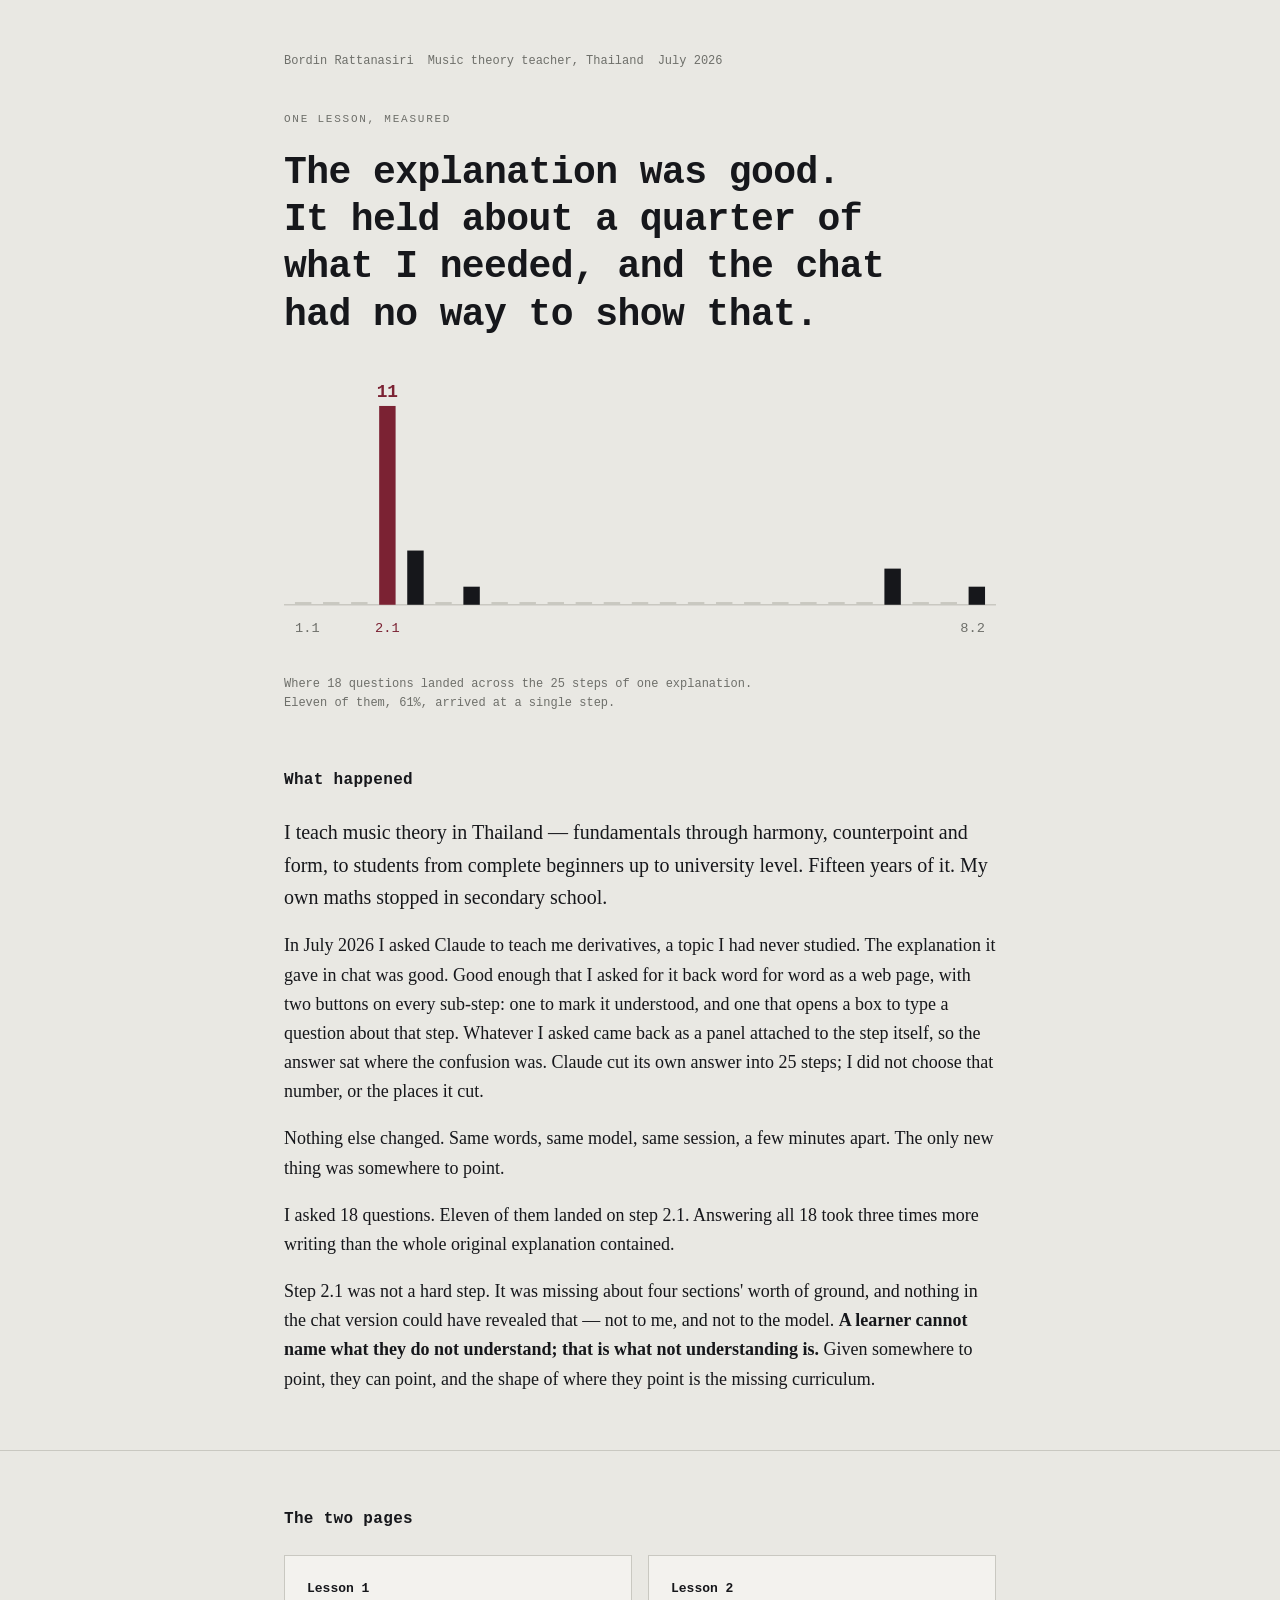
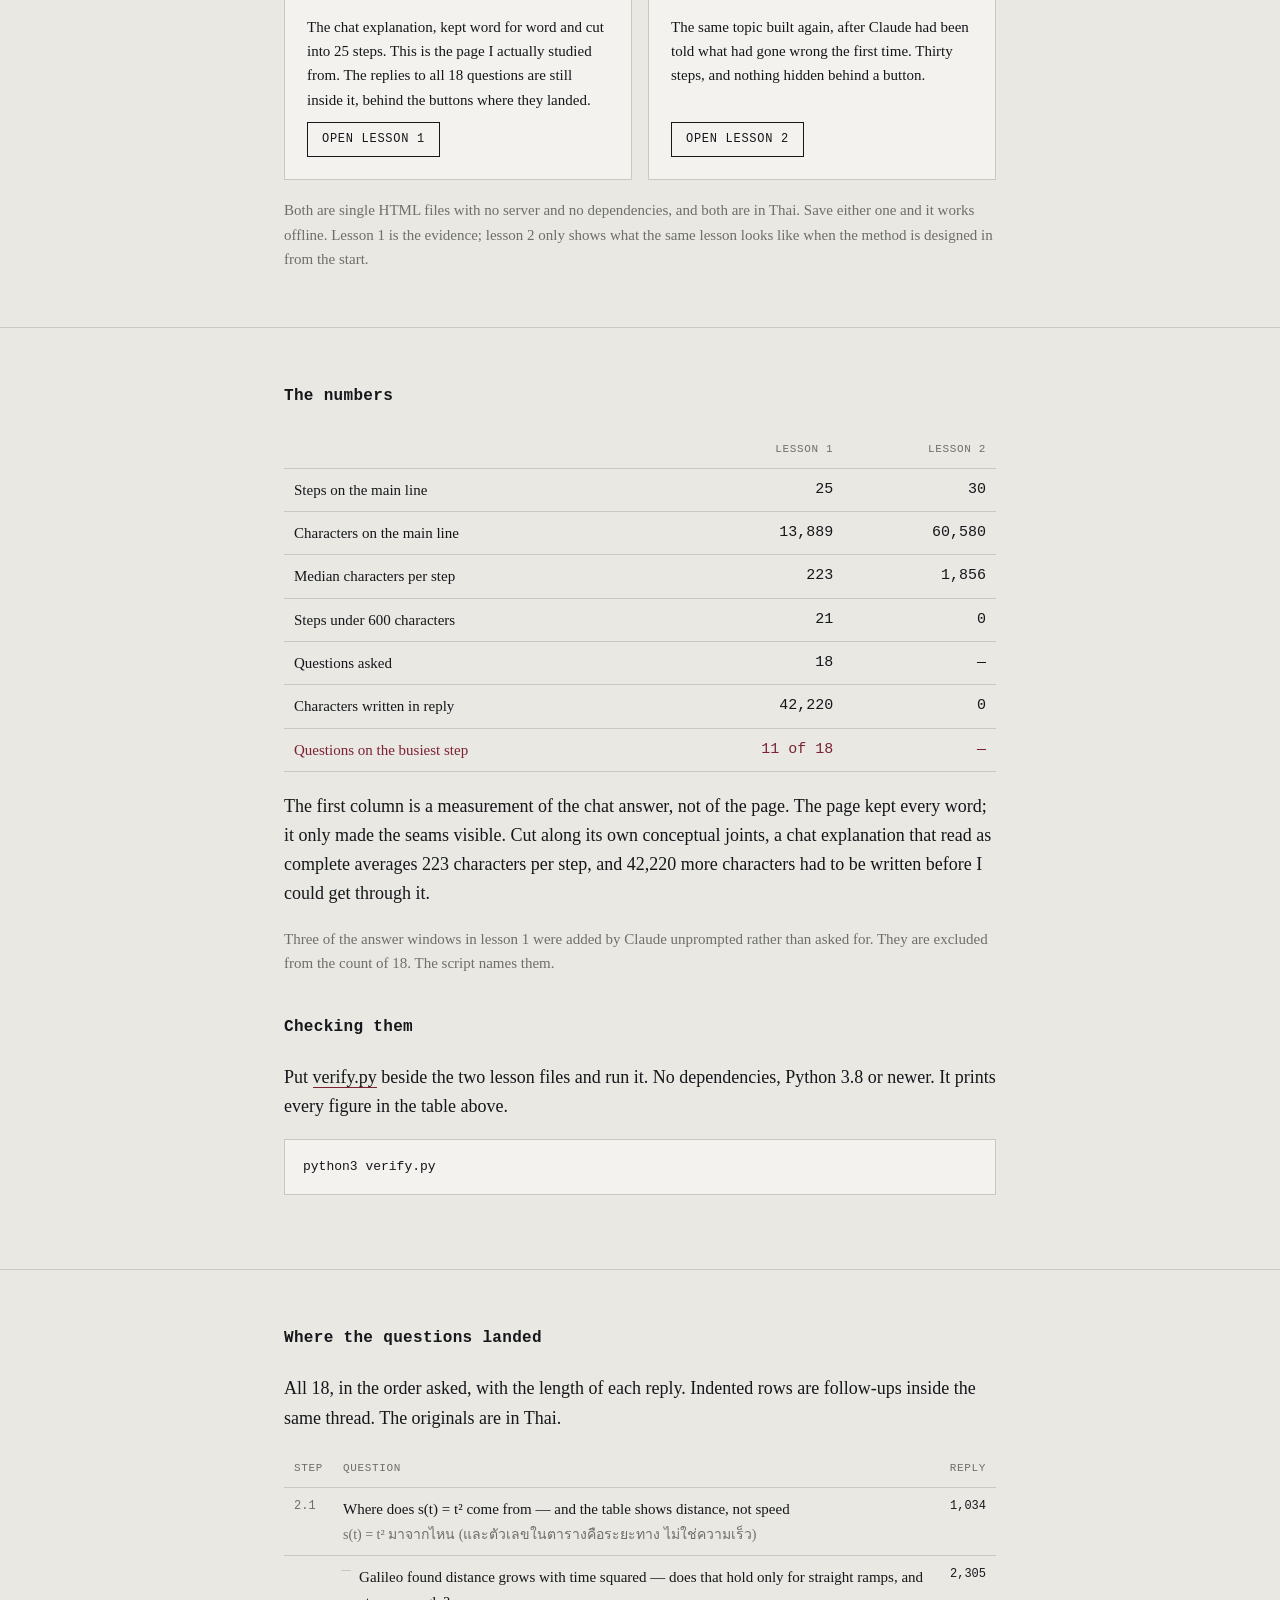
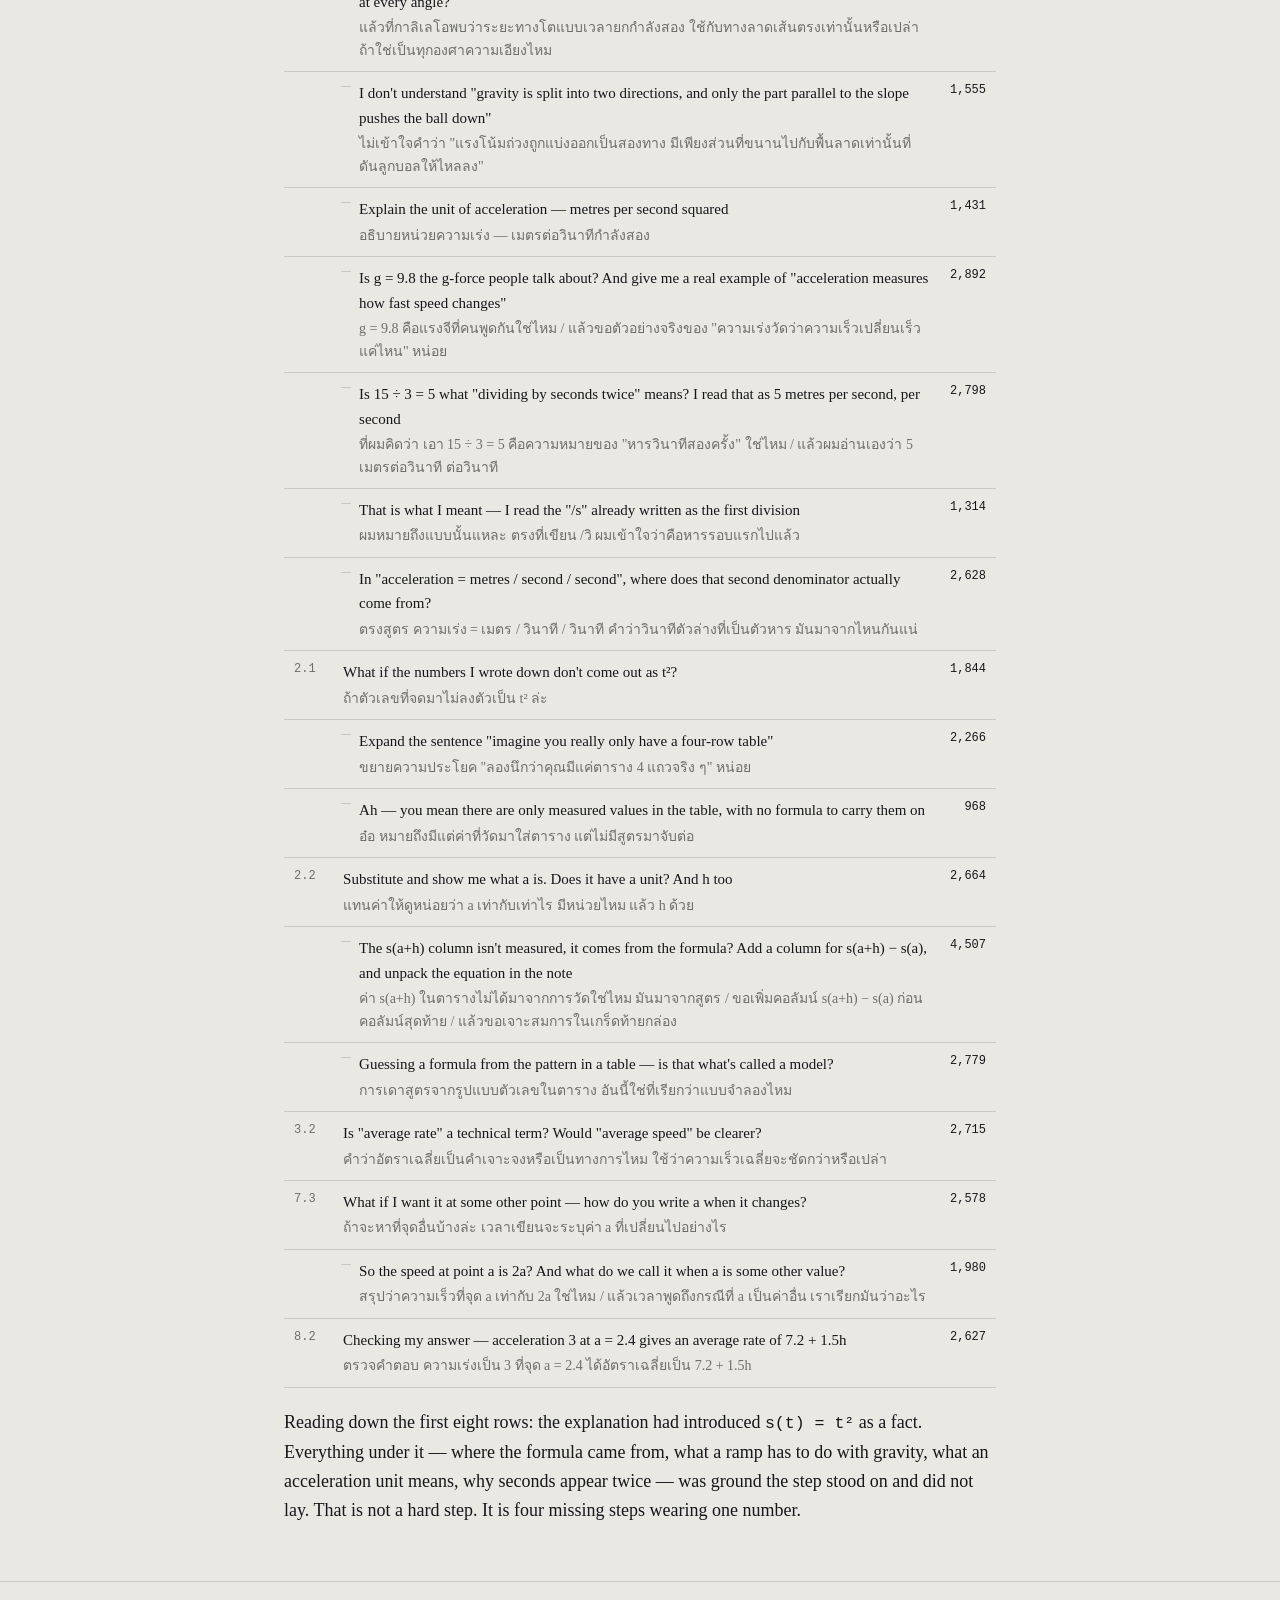
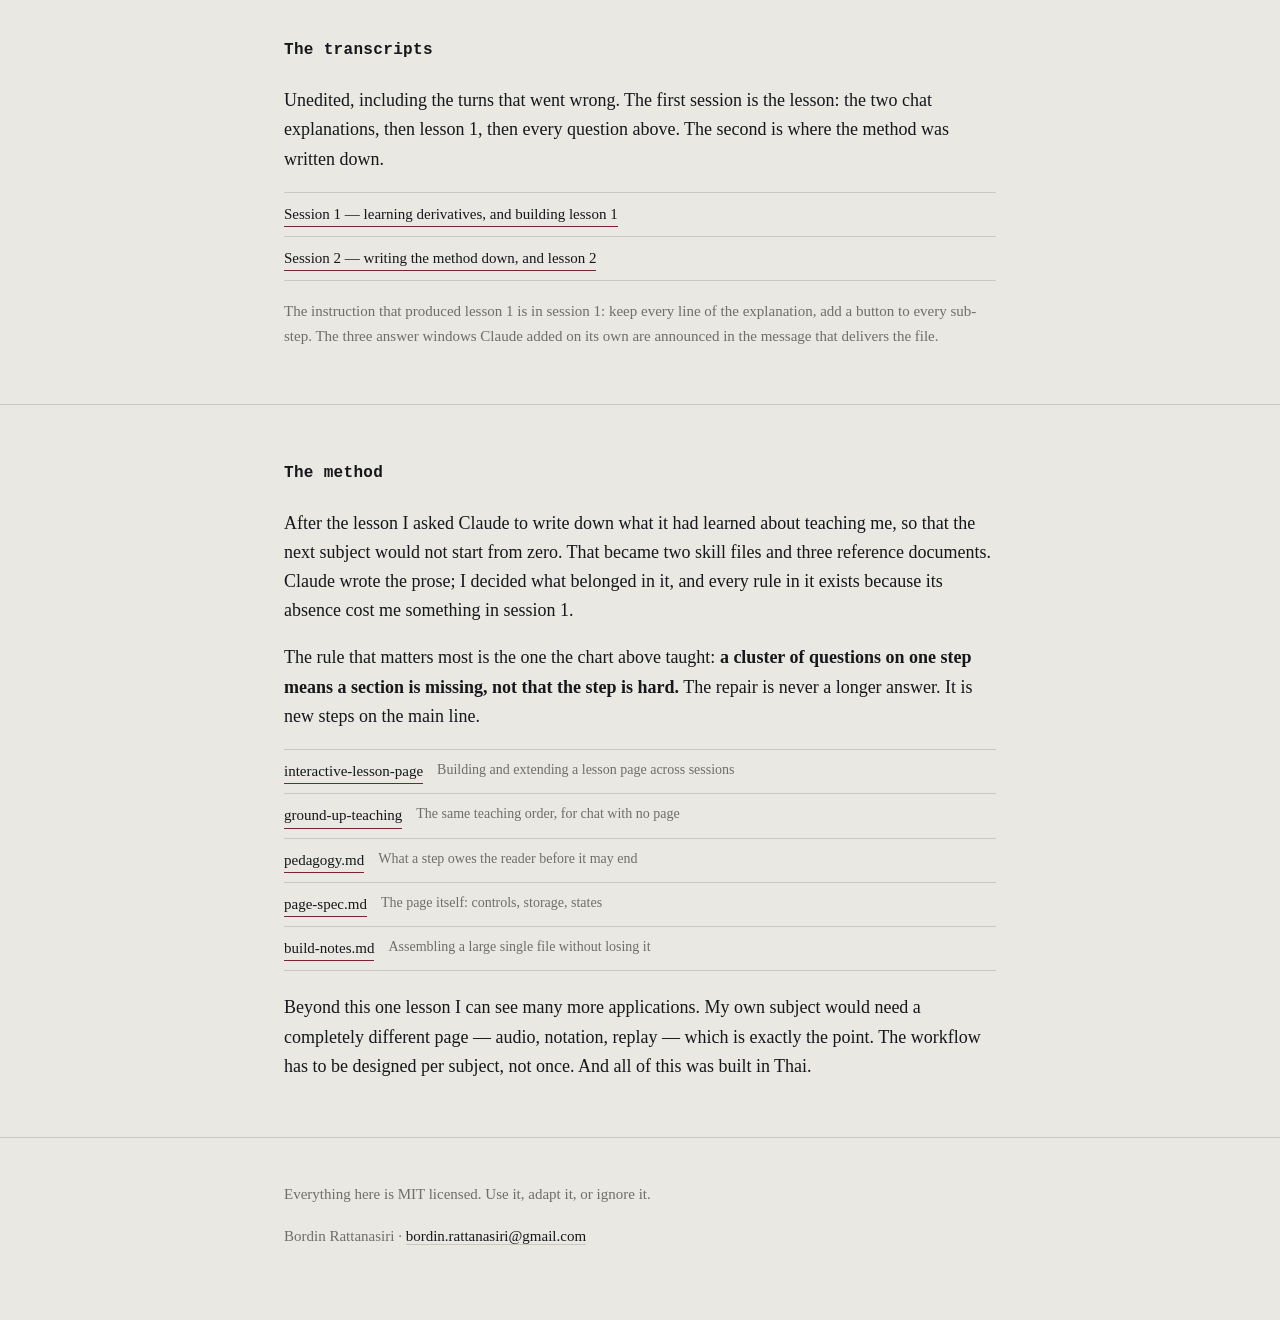
==== index.html @ 69c14791 "Add files via upload" ====
<!DOCTYPE html>
<html lang="en">
<head>
<meta charset="utf-8">
<meta name="viewport" content="width=device-width, initial-scale=1">
<title>One lesson, measured — Bordin Rattanasiri</title>
<meta name="description" content="A chat explanation of derivatives, kept word for word and cut into steps. 18 questions, 11 on one step, and what that measured.">
<style>
:root{
  --paper:#E9E8E3;
  --panel:#F3F2EE;
  --ink:#16171B;
  --mute:#6E6F6A;
  --rule:#C9C8C1;
  --mark:#7B2233;
  --mono:ui-monospace,"SF Mono","Cascadia Mono","JetBrains Mono",Menlo,Consolas,monospace;
  --serif:"Iowan Old Style","Palatino Linotype",Palatino,"Book Antiqua",Georgia,serif;
}
*{box-sizing:border-box}
html{-webkit-text-size-adjust:100%}
body{
  margin:0;background:var(--paper);color:var(--ink);
  font-family:var(--serif);font-size:18px;line-height:1.62;
  -webkit-font-smoothing:antialiased;
}
.wrap{max-width:760px;margin:0 auto;padding:0 24px}
section{padding:56px 0;border-top:1px solid var(--rule)}
section:first-of-type{border-top:0}

.eyebrow{
  font-family:var(--mono);font-size:11px;letter-spacing:.16em;
  text-transform:uppercase;color:var(--mute);margin:0 0 20px;
}
h1{
  font-family:var(--mono);font-weight:600;
  font-size:clamp(25px,4.4vw,38px);line-height:1.24;
  letter-spacing:-.015em;margin:0 0 8px;text-wrap:balance;
}
h2{
  font-family:var(--mono);font-weight:600;font-size:16px;
  letter-spacing:.02em;margin:0 0 22px;
}
h3{font-family:var(--mono);font-size:13px;font-weight:600;margin:0 0 6px}
p{margin:0 0 18px}
p:last-child{margin-bottom:0}
a{color:var(--ink);text-decoration:none;border-bottom:1px solid var(--mark)}
a:hover{color:var(--mark)}
a:focus-visible,button:focus-visible{outline:2px solid var(--mark);outline-offset:3px}
strong{font-weight:600}
.lede{font-size:20px}
.note{font-size:15px;color:var(--mute)}
.mono{font-family:var(--mono)}

/* ---- header ---- */
header{padding:52px 0 0}
.byline{
  font-family:var(--mono);font-size:12px;color:var(--mute);
  display:flex;flex-wrap:wrap;gap:6px 14px;margin:0 0 40px;
}

/* ---- the distribution ---- */
figure{margin:34px 0 0}
.chart{width:100%;height:auto;display:block;overflow:visible}
.bar{fill:var(--ink);transform-box:fill-box;transform-origin:bottom}
.bar.spike{fill:var(--mark)}
.bar.zero{fill:var(--rule)}
figcaption{
  font-family:var(--mono);font-size:12px;color:var(--mute);
  margin-top:16px;line-height:1.55;
}
.axis{font-family:var(--mono);font-size:10px;fill:var(--mute)}
.axis.hit{fill:var(--mark)}
.count{font-family:var(--mono);font-size:13px;font-weight:600;fill:var(--mark)}
@media (prefers-reduced-motion:no-preference){
  .bar{animation:rise .5s cubic-bezier(.2,.7,.3,1) backwards}
  @keyframes rise{from{transform:scaleY(0)}to{transform:scaleY(1)}}
}

/* ---- cards ---- */
.cards{display:grid;gap:16px;grid-template-columns:1fr 1fr}
@media (max-width:640px){.cards{grid-template-columns:1fr}}
.card{
  background:var(--panel);border:1px solid var(--rule);
  padding:22px;display:flex;flex-direction:column;gap:10px;
}
.card p{font-size:15px;margin:0;flex:1}
.card .open{
  font-family:var(--mono);font-size:12px;letter-spacing:.06em;
  text-transform:uppercase;border-bottom:0;align-self:flex-start;
  border:1px solid var(--ink);padding:7px 14px;
}
.card .open:hover{background:var(--ink);color:var(--paper)}

/* ---- tables ---- */
table{width:100%;border-collapse:collapse;font-size:15px;margin:0 0 20px}
th,td{text-align:left;padding:9px 10px;border-bottom:1px solid var(--rule);vertical-align:top}
thead th{
  font-family:var(--mono);font-size:11px;letter-spacing:.06em;
  text-transform:uppercase;color:var(--mute);font-weight:500;
}
td.num,th.num{font-family:var(--mono);text-align:right;white-space:nowrap}
tr.accent td{color:var(--mark)}
.qtable td:first-child{font-family:var(--mono);font-size:12px;white-space:nowrap;color:var(--mute)}
.qtable .th{font-size:14px;color:var(--mute);display:block;margin-top:3px}
.qtable td.num{font-size:12px}
.sub td:nth-child(2){padding-left:26px;position:relative}
.sub td:nth-child(2)::before{
  content:"";position:absolute;left:8px;top:14px;width:10px;
  border-top:1px solid var(--rule);
}

/* ---- code ---- */
pre{
  background:var(--panel);border:1px solid var(--rule);
  padding:16px 18px;overflow-x:auto;font-family:var(--mono);
  font-size:13px;line-height:1.7;margin:0 0 18px;
}
code{font-family:var(--mono);font-size:.92em}

/* ---- lists of files ---- */
.files{list-style:none;padding:0;margin:0;font-size:15px}
.files li{padding:9px 0;border-bottom:1px solid var(--rule);display:flex;gap:14px}
.files li:first-child{border-top:1px solid var(--rule)}
.files .what{color:var(--mute);font-size:14px}

footer{padding:44px 0 72px;border-top:1px solid var(--rule);font-size:15px;color:var(--mute)}
footer a{border-bottom-color:var(--rule)}
</style>
</head>
<body>

<header>
  <div class="wrap">
    <p class="byline">
      <span>Bordin Rattanasiri</span>
      <span>Music theory teacher, Thailand</span>
      <span>July 2026</span>
    </p>
    <p class="eyebrow">One lesson, measured</p>
    <h1>The explanation was good. It held about a quarter of what I needed, and the chat had no way to show that.</h1>

    <figure>
      <svg class="chart" viewBox="0 0 520 210" role="img"
           aria-label="Bar chart of 25 steps. Step 2.1 received 11 questions, step 2.2 received 3, step 7.3 received 2, steps 3.2 and 8.2 received 1 each, and the remaining 20 steps received none.">
        <line x1="0" y1="170" x2="520" y2="170" stroke="var(--rule)" stroke-width="1"/>
        <g id="bars"></g>
        <text class="count" x="75.5" y="18" text-anchor="middle">11</text>
        <text class="axis" x="8" y="190">1.1</text>
        <text class="axis hit" x="75.5" y="190" text-anchor="middle">2.1</text>
        <text class="axis" x="512" y="190" text-anchor="end">8.2</text>
      </svg>
      <figcaption>
        Where 18 questions landed across the 25 steps of one explanation.<br>
        Eleven of them, 61%, arrived at a single step.
      </figcaption>
    </figure>
  </div>
</header>

<section>
  <div class="wrap">
    <h2>What happened</h2>
    <p class="lede">I teach music theory in Thailand — fundamentals through harmony, counterpoint and form, to students from complete beginners up to university level. Fifteen years of it. My own maths stopped in secondary school.</p>
    <p>In July 2026 I asked Claude to teach me derivatives, a topic I had never studied. The explanation it gave in chat was good. Good enough that I asked for it back word for word as a web page, with two buttons on every sub-step: one to mark it understood, and one that opens a box to type a question about that step. Whatever I asked came back as a panel attached to the step itself, so the answer sat where the confusion was. Claude cut its own answer into 25 steps; I did not choose that number, or the places it cut.</p>
    <p>Nothing else changed. Same words, same model, same session, a few minutes apart. The only new thing was somewhere to point.</p>
    <p>I asked 18 questions. Eleven of them landed on step 2.1. Answering all 18 took three times more writing than the whole original explanation contained.</p>
    <p>Step 2.1 was not a hard step. It was missing about four sections' worth of ground, and nothing in the chat version could have revealed that — not to me, and not to the model. <strong>A learner cannot name what they do not understand; that is what not understanding is.</strong> Given somewhere to point, they can point, and the shape of where they point is the missing curriculum.</p>
  </div>
</section>

<section>
  <div class="wrap">
    <h2>The two pages</h2>
    <div class="cards">
      <div class="card">
        <h3>Lesson 1</h3>
        <p>The chat explanation, kept word for word and cut into 25 steps. This is the page I actually studied from. The replies to all 18 questions are still inside it, behind the buttons where they landed.</p>
        <a class="open" href="lesson-1.html">Open lesson 1</a>
      </div>
      <div class="card">
        <h3>Lesson 2</h3>
        <p>The same topic built again, after Claude had been told what had gone wrong the first time. Thirty steps, and nothing hidden behind a button.</p>
        <a class="open" href="lesson-2.html">Open lesson 2</a>
      </div>
    </div>
    <p class="note" style="margin-top:18px">Both are single HTML files with no server and no dependencies, and both are in Thai. Save either one and it works offline. Lesson 1 is the evidence; lesson 2 only shows what the same lesson looks like when the method is designed in from the start.</p>
  </div>
</section>

<section>
  <div class="wrap">
    <h2>The numbers</h2>
    <table>
      <thead>
        <tr><th></th><th class="num">Lesson 1</th><th class="num">Lesson 2</th></tr>
      </thead>
      <tbody>
        <tr><td>Steps on the main line</td><td class="num">25</td><td class="num">30</td></tr>
        <tr><td>Characters on the main line</td><td class="num">13,889</td><td class="num">60,580</td></tr>
        <tr><td>Median characters per step</td><td class="num">223</td><td class="num">1,856</td></tr>
        <tr><td>Steps under 600 characters</td><td class="num">21</td><td class="num">0</td></tr>
        <tr><td>Questions asked</td><td class="num">18</td><td class="num">—</td></tr>
        <tr><td>Characters written in reply</td><td class="num">42,220</td><td class="num">0</td></tr>
        <tr class="accent"><td>Questions on the busiest step</td><td class="num">11 of 18</td><td class="num">—</td></tr>
      </tbody>
    </table>
    <p>The first column is a measurement of the chat answer, not of the page. The page kept every word; it only made the seams visible. Cut along its own conceptual joints, a chat explanation that read as complete averages 223 characters per step, and 42,220 more characters had to be written before I could get through it.</p>
    <p class="note">Three of the answer windows in lesson 1 were added by Claude unprompted rather than asked for. They are excluded from the count of 18. The script names them.</p>

    <h2 style="margin-top:40px">Checking them</h2>
    <p>Put <a href="verify.py">verify.py</a> beside the two lesson files and run it. No dependencies, Python 3.8 or newer. It prints every figure in the table above.</p>
    <pre>python3 verify.py</pre>
  </div>
</section>

<section>
  <div class="wrap">
    <h2>Where the questions landed</h2>
    <p>All 18, in the order asked, with the length of each reply. Indented rows are follow-ups inside the same thread. The originals are in Thai.</p>
    <table class="qtable">
      <thead>
        <tr><th>Step</th><th>Question</th><th class="num">Reply</th></tr>
      </thead>
      <tbody>
        <tr><td>2.1</td><td>Where does s(t) = t² come from — and the table shows distance, not speed<span class="th">s(t) = t² มาจากไหน (และตัวเลขในตารางคือระยะทาง ไม่ใช่ความเร็ว)</span></td><td class="num">1,034</td></tr>
        <tr class="sub"><td></td><td>Galileo found distance grows with time squared — does that hold only for straight ramps, and at every angle?<span class="th">แล้วที่กาลิเลโอพบว่าระยะทางโตแบบเวลายกกำลังสอง ใช้กับทางลาดเส้นตรงเท่านั้นหรือเปล่า ถ้าใช่เป็นทุกองศาความเอียงไหม</span></td><td class="num">2,305</td></tr>
        <tr class="sub"><td></td><td>I don't understand "gravity is split into two directions, and only the part parallel to the slope pushes the ball down"<span class="th">ไม่เข้าใจคำว่า "แรงโน้มถ่วงถูกแบ่งออกเป็นสองทาง มีเพียงส่วนที่ขนานไปกับพื้นลาดเท่านั้นที่ดันลูกบอลให้ไหลลง"</span></td><td class="num">1,555</td></tr>
        <tr class="sub"><td></td><td>Explain the unit of acceleration — metres per second squared<span class="th">อธิบายหน่วยความเร่ง — เมตรต่อวินาทีกำลังสอง</span></td><td class="num">1,431</td></tr>
        <tr class="sub"><td></td><td>Is g = 9.8 the g-force people talk about? And give me a real example of "acceleration measures how fast speed changes"<span class="th">g = 9.8 คือแรงจีที่คนพูดกันใช่ไหม / แล้วขอตัวอย่างจริงของ "ความเร่งวัดว่าความเร็วเปลี่ยนเร็วแค่ไหน" หน่อย</span></td><td class="num">2,892</td></tr>
        <tr class="sub"><td></td><td>Is 15 ÷ 3 = 5 what "dividing by seconds twice" means? I read that as 5 metres per second, per second<span class="th">ที่ผมคิดว่า เอา 15 ÷ 3 = 5 คือความหมายของ "หารวินาทีสองครั้ง" ใช่ไหม / แล้วผมอ่านเองว่า 5 เมตรต่อวินาที ต่อวินาที</span></td><td class="num">2,798</td></tr>
        <tr class="sub"><td></td><td>That is what I meant — I read the "/s" already written as the first division<span class="th">ผมหมายถึงแบบนั้นแหละ ตรงที่เขียน /วิ ผมเข้าใจว่าคือหารรอบแรกไปแล้ว</span></td><td class="num">1,314</td></tr>
        <tr class="sub"><td></td><td>In "acceleration = metres / second / second", where does that second denominator actually come from?<span class="th">ตรงสูตร ความเร่ง = เมตร / วินาที / วินาที คำว่าวินาทีตัวล่างที่เป็นตัวหาร มันมาจากไหนกันแน่</span></td><td class="num">2,628</td></tr>
        <tr><td>2.1</td><td>What if the numbers I wrote down don't come out as t²?<span class="th">ถ้าตัวเลขที่จดมาไม่ลงตัวเป็น t² ล่ะ</span></td><td class="num">1,844</td></tr>
        <tr class="sub"><td></td><td>Expand the sentence "imagine you really only have a four-row table"<span class="th">ขยายความประโยค "ลองนึกว่าคุณมีแค่ตาราง 4 แถวจริง ๆ" หน่อย</span></td><td class="num">2,266</td></tr>
        <tr class="sub"><td></td><td>Ah — you mean there are only measured values in the table, with no formula to carry them on<span class="th">อ๋อ หมายถึงมีแต่ค่าที่วัดมาใส่ตาราง แต่ไม่มีสูตรมาจับต่อ</span></td><td class="num">968</td></tr>
        <tr><td>2.2</td><td>Substitute and show me what a is. Does it have a unit? And h too<span class="th">แทนค่าให้ดูหน่อยว่า a เท่ากับเท่าไร มีหน่วยไหม แล้ว h ด้วย</span></td><td class="num">2,664</td></tr>
        <tr class="sub"><td></td><td>The s(a+h) column isn't measured, it comes from the formula? Add a column for s(a+h) − s(a), and unpack the equation in the note<span class="th">ค่า s(a+h) ในตารางไม่ได้มาจากการวัดใช่ไหม มันมาจากสูตร / ขอเพิ่มคอลัมน์ s(a+h) − s(a) ก่อนคอลัมน์สุดท้าย / แล้วขอเจาะสมการในเกร็ดท้ายกล่อง</span></td><td class="num">4,507</td></tr>
        <tr class="sub"><td></td><td>Guessing a formula from the pattern in a table — is that what's called a model?<span class="th">การเดาสูตรจากรูปแบบตัวเลขในตาราง อันนี้ใช่ที่เรียกว่าแบบจำลองไหม</span></td><td class="num">2,779</td></tr>
        <tr><td>3.2</td><td>Is "average rate" a technical term? Would "average speed" be clearer?<span class="th">คำว่าอัตราเฉลี่ยเป็นคำเจาะจงหรือเป็นทางการไหม ใช้ว่าความเร็วเฉลี่ยจะชัดกว่าหรือเปล่า</span></td><td class="num">2,715</td></tr>
        <tr><td>7.3</td><td>What if I want it at some other point — how do you write a when it changes?<span class="th">ถ้าจะหาที่จุดอื่นบ้างล่ะ เวลาเขียนจะระบุค่า a ที่เปลี่ยนไปอย่างไร</span></td><td class="num">2,578</td></tr>
        <tr class="sub"><td></td><td>So the speed at point a is 2a? And what do we call it when a is some other value?<span class="th">สรุปว่าความเร็วที่จุด a เท่ากับ 2a ใช่ไหม / แล้วเวลาพูดถึงกรณีที่ a เป็นค่าอื่น เราเรียกมันว่าอะไร</span></td><td class="num">1,980</td></tr>
        <tr><td>8.2</td><td>Checking my answer — acceleration 3 at a = 2.4 gives an average rate of 7.2 + 1.5h<span class="th">ตรวจคำตอบ ความเร่งเป็น 3 ที่จุด a = 2.4 ได้อัตราเฉลี่ยเป็น 7.2 + 1.5h</span></td><td class="num">2,627</td></tr>
      </tbody>
    </table>
    <p>Reading down the first eight rows: the explanation had introduced <code>s(t) = t²</code> as a fact. Everything under it — where the formula came from, what a ramp has to do with gravity, what an acceleration unit means, why seconds appear twice — was ground the step stood on and did not lay. That is not a hard step. It is four missing steps wearing one number.</p>
  </div>
</section>

<section>
  <div class="wrap">
    <h2>The transcripts</h2>
    <p>Unedited, including the turns that went wrong. The first session is the lesson: the two chat explanations, then lesson 1, then every question above. The second is where the method was written down.</p>
    <ul class="files">
      <li><a href="https://claude.ai/share/a9ce90b1-004f-497b-be87-658c9d3e8af8">Session 1 — learning derivatives, and building lesson 1</a></li>
      <li><a href="https://claude.ai/share/b5642d3e-54cc-4d52-aff2-718a3fe5ec74">Session 2 — writing the method down, and lesson 2</a></li>
    </ul>
    <p class="note" style="margin-top:18px">The instruction that produced lesson 1 is in session 1: keep every line of the explanation, add a button to every sub-step. The three answer windows Claude added on its own are announced in the message that delivers the file.</p>
  </div>
</section>

<section>
  <div class="wrap">
    <h2>The method</h2>
    <p>After the lesson I asked Claude to write down what it had learned about teaching me, so that the next subject would not start from zero. That became two skill files and three reference documents. Claude wrote the prose; I decided what belonged in it, and every rule in it exists because its absence cost me something in session 1.</p>
    <p>The rule that matters most is the one the chart above taught: <strong>a cluster of questions on one step means a section is missing, not that the step is hard.</strong> The repair is never a longer answer. It is new steps on the main line.</p>
    <ul class="files">
      <li><a href="skills/interactive-lesson-page/SKILL.md">interactive-lesson-page</a><span class="what">Building and extending a lesson page across sessions</span></li>
      <li><a href="skills/ground-up-teaching/SKILL.md">ground-up-teaching</a><span class="what">The same teaching order, for chat with no page</span></li>
      <li><a href="skills/references/pedagogy.md">pedagogy.md</a><span class="what">What a step owes the reader before it may end</span></li>
      <li><a href="skills/references/page-spec.md">page-spec.md</a><span class="what">The page itself: controls, storage, states</span></li>
      <li><a href="skills/references/build-notes.md">build-notes.md</a><span class="what">Assembling a large single file without losing it</span></li>
    </ul>
    <p style="margin-top:22px">Beyond this one lesson I can see many more applications. My own subject would need a completely different page — audio, notation, replay — which is exactly the point. The workflow has to be designed per subject, not once. And all of this was built in Thai.</p>
  </div>
</section>

<footer>
  <div class="wrap">
    <p>Everything here is MIT licensed. Use it, adapt it, or ignore it.</p>
    <p>Bordin Rattanasiri · <a href="mailto:bordin.rattanasiri@gmail.com">bordin.rattanasiri@gmail.com</a></p>
  </div>
</footer>

<script>
(function(){
  var steps = ["1.1","1.2","1.3","2.1","2.2","3.1","3.2","4.1","4.2","4.3","4.4","4.5",
               "5.1","5.2","5.3","6.1","6.2","6.3","6.4","7.1","7.2","7.3","7.4","8.1","8.2"];
  var counts = [0,0,0,11,3,0,1,0,0,0,0,0,0,0,0,0,0,0,0,0,0,2,0,0,1];
  var g = document.getElementById("bars");
  var baseline = 170, unit = 13.2, w = 12, gap = 8.5, x0 = 8;
  var ns = "http://www.w3.org/2000/svg";
  counts.forEach(function(n, i){
    var h = n ? n * unit : 2;
    var r = document.createElementNS(ns, "rect");
    r.setAttribute("x", x0 + i * (w + gap));
    r.setAttribute("y", baseline - h);
    r.setAttribute("width", w);
    r.setAttribute("height", h);
    r.setAttribute("class", "bar" + (n === 11 ? " spike" : n ? "" : " zero"));
    r.style.animationDelay = (i * 22) + "ms";
    var t = document.createElementNS(ns, "title");
    t.textContent = "Step " + steps[i] + " — " + (n === 1 ? "1 question" : n + " questions");
    r.appendChild(t);
    g.appendChild(r);
  });
})();
</script>
</body>
</html>
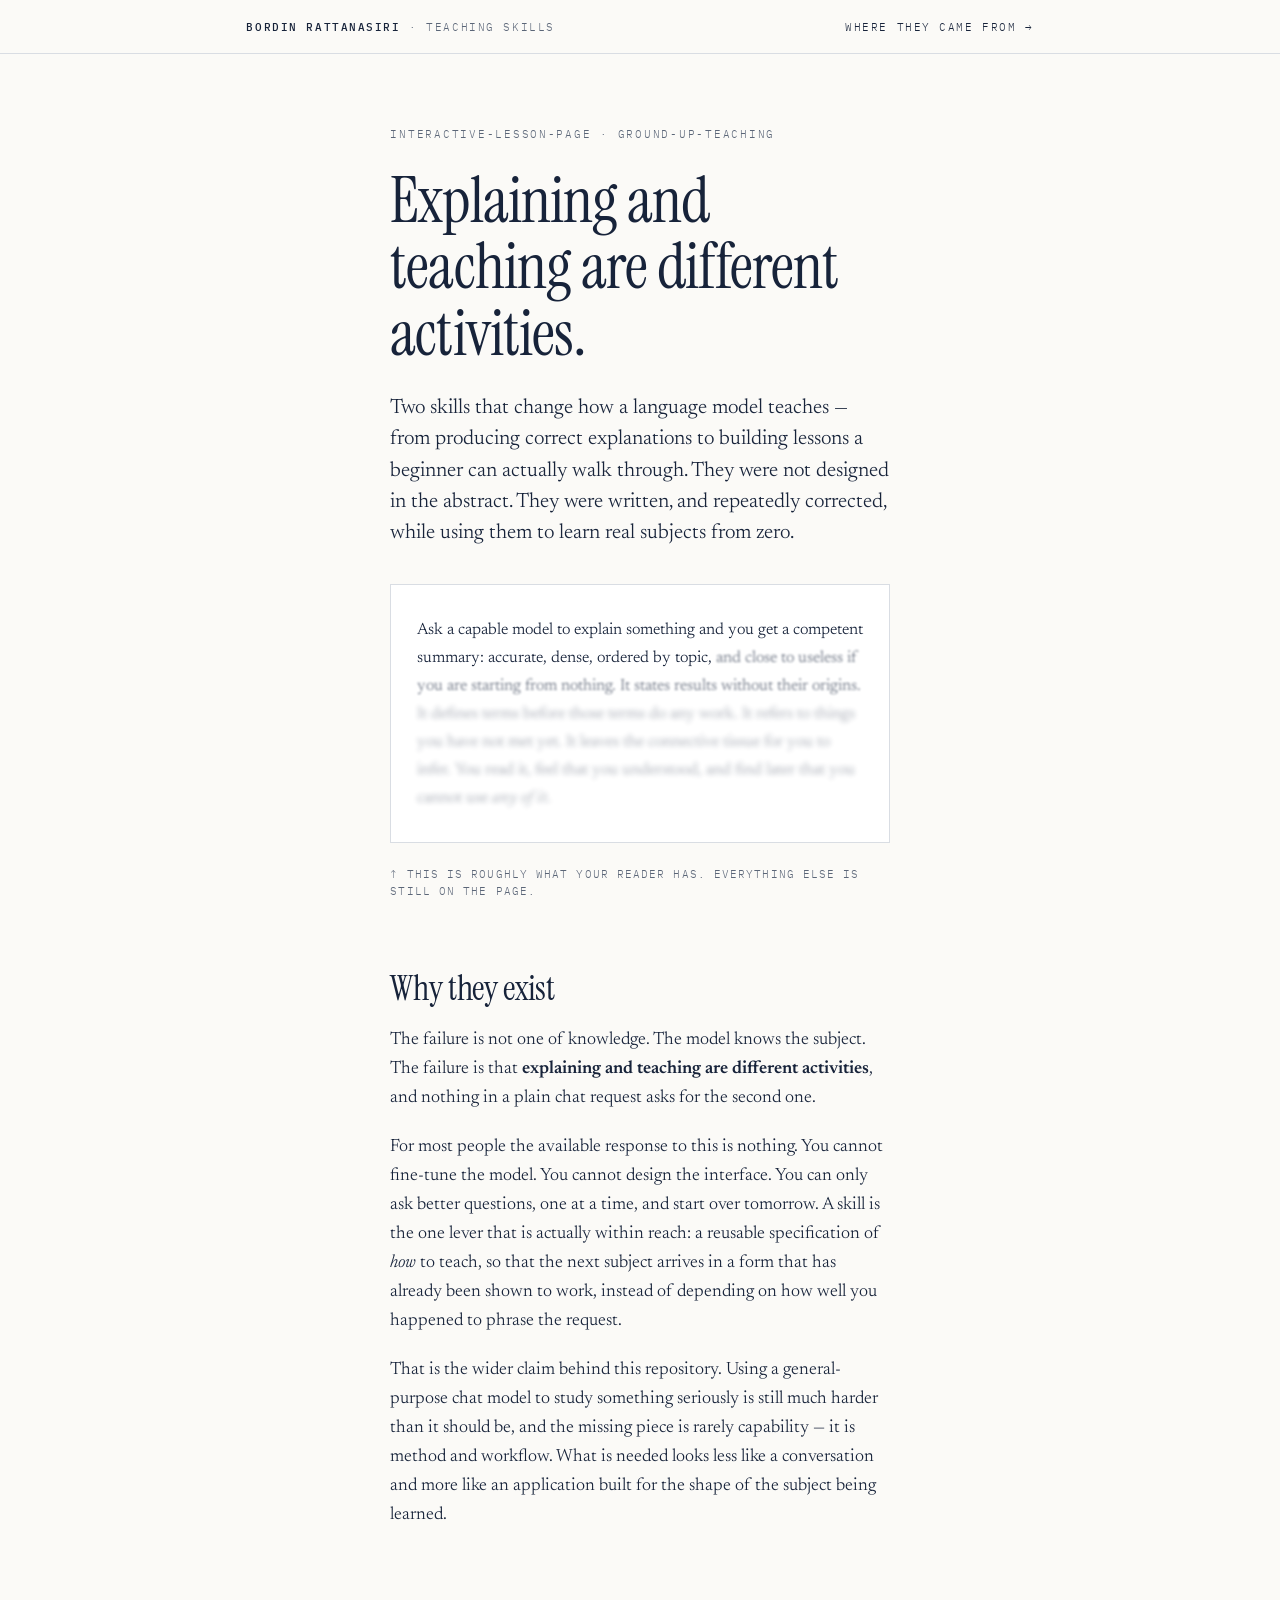
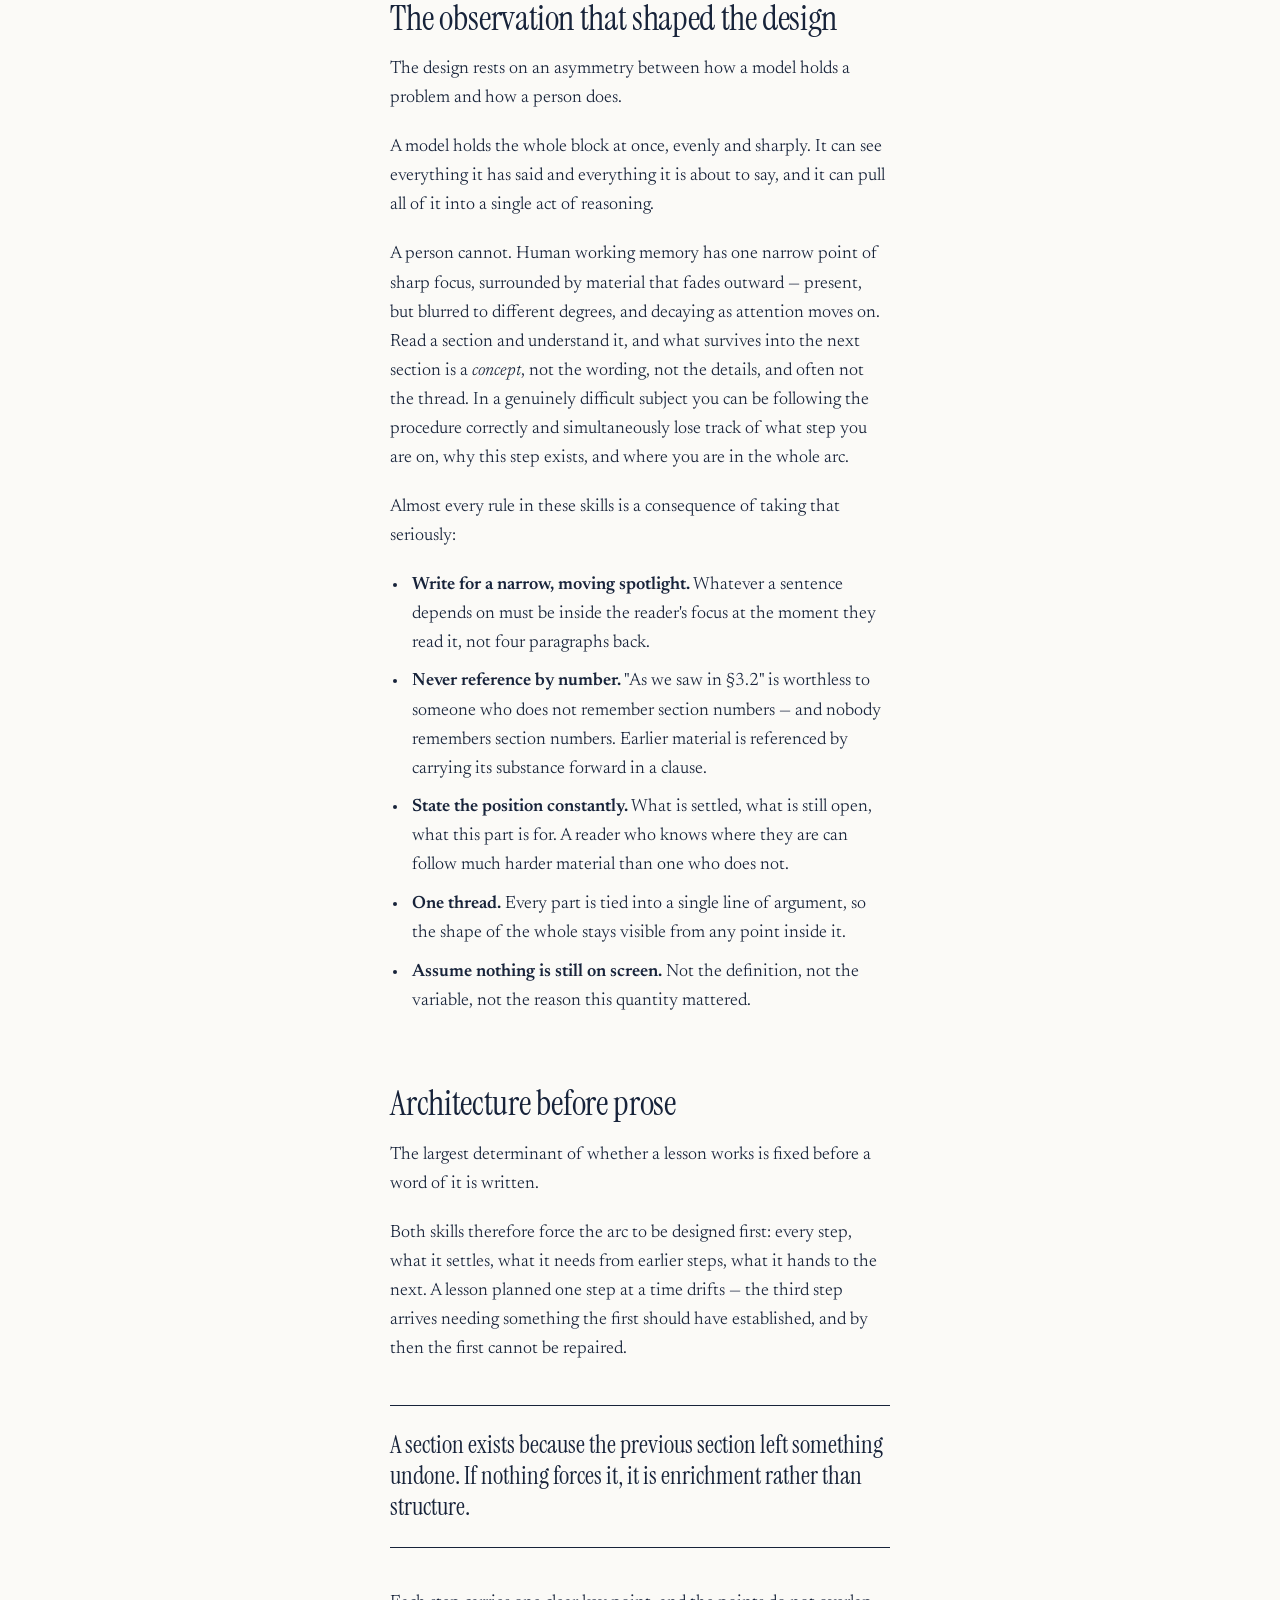
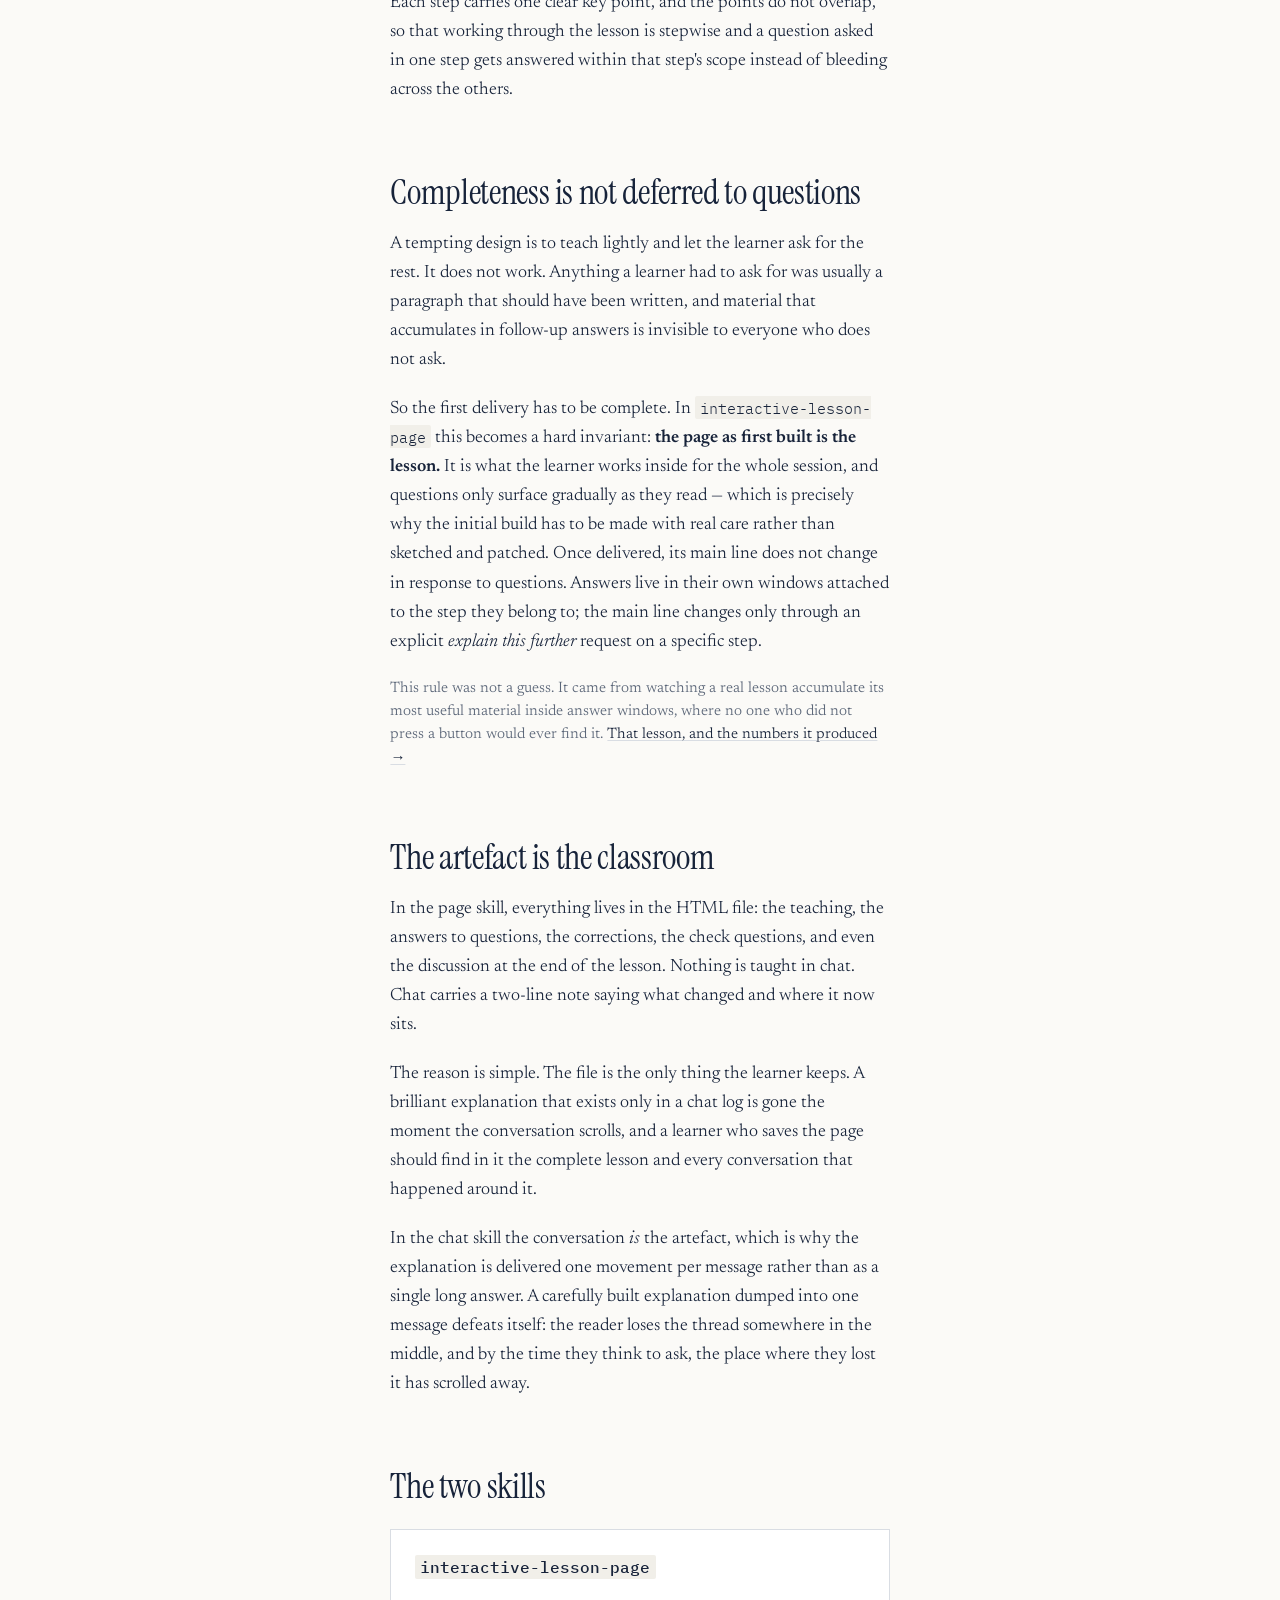
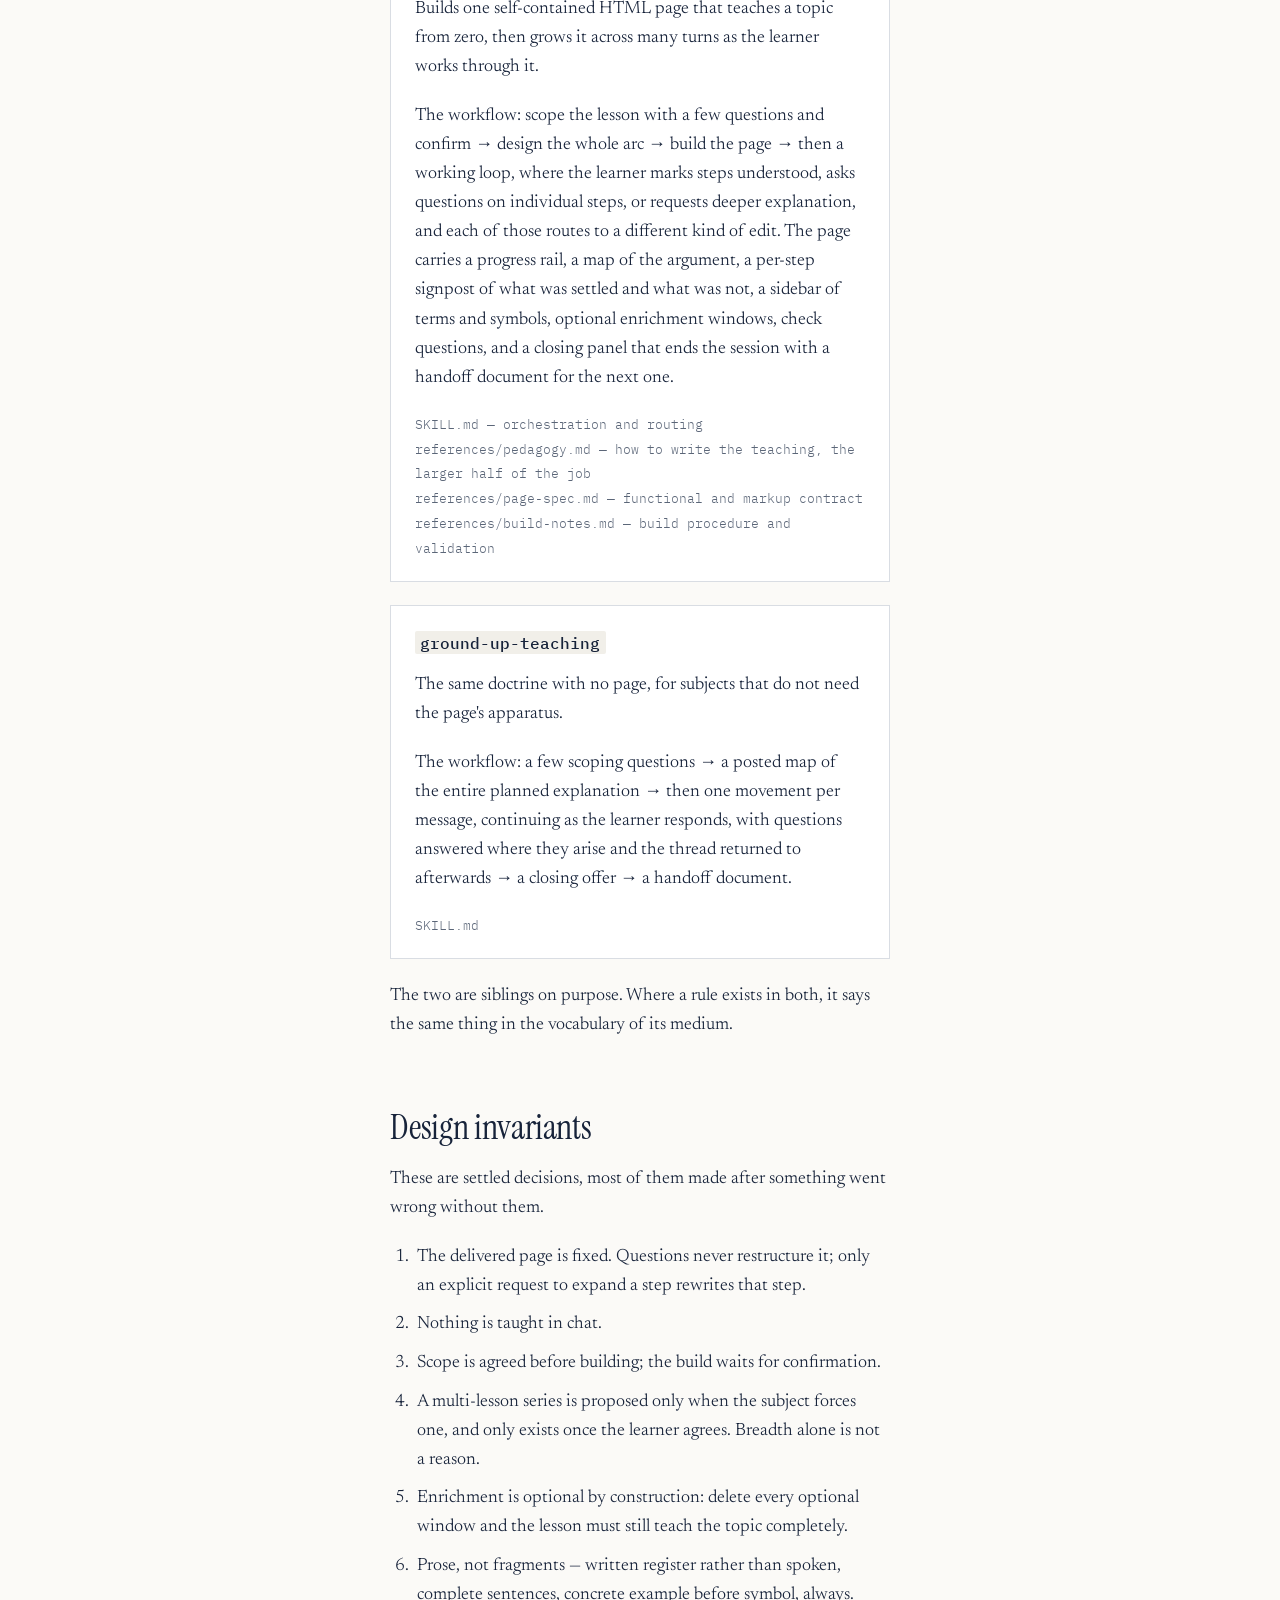
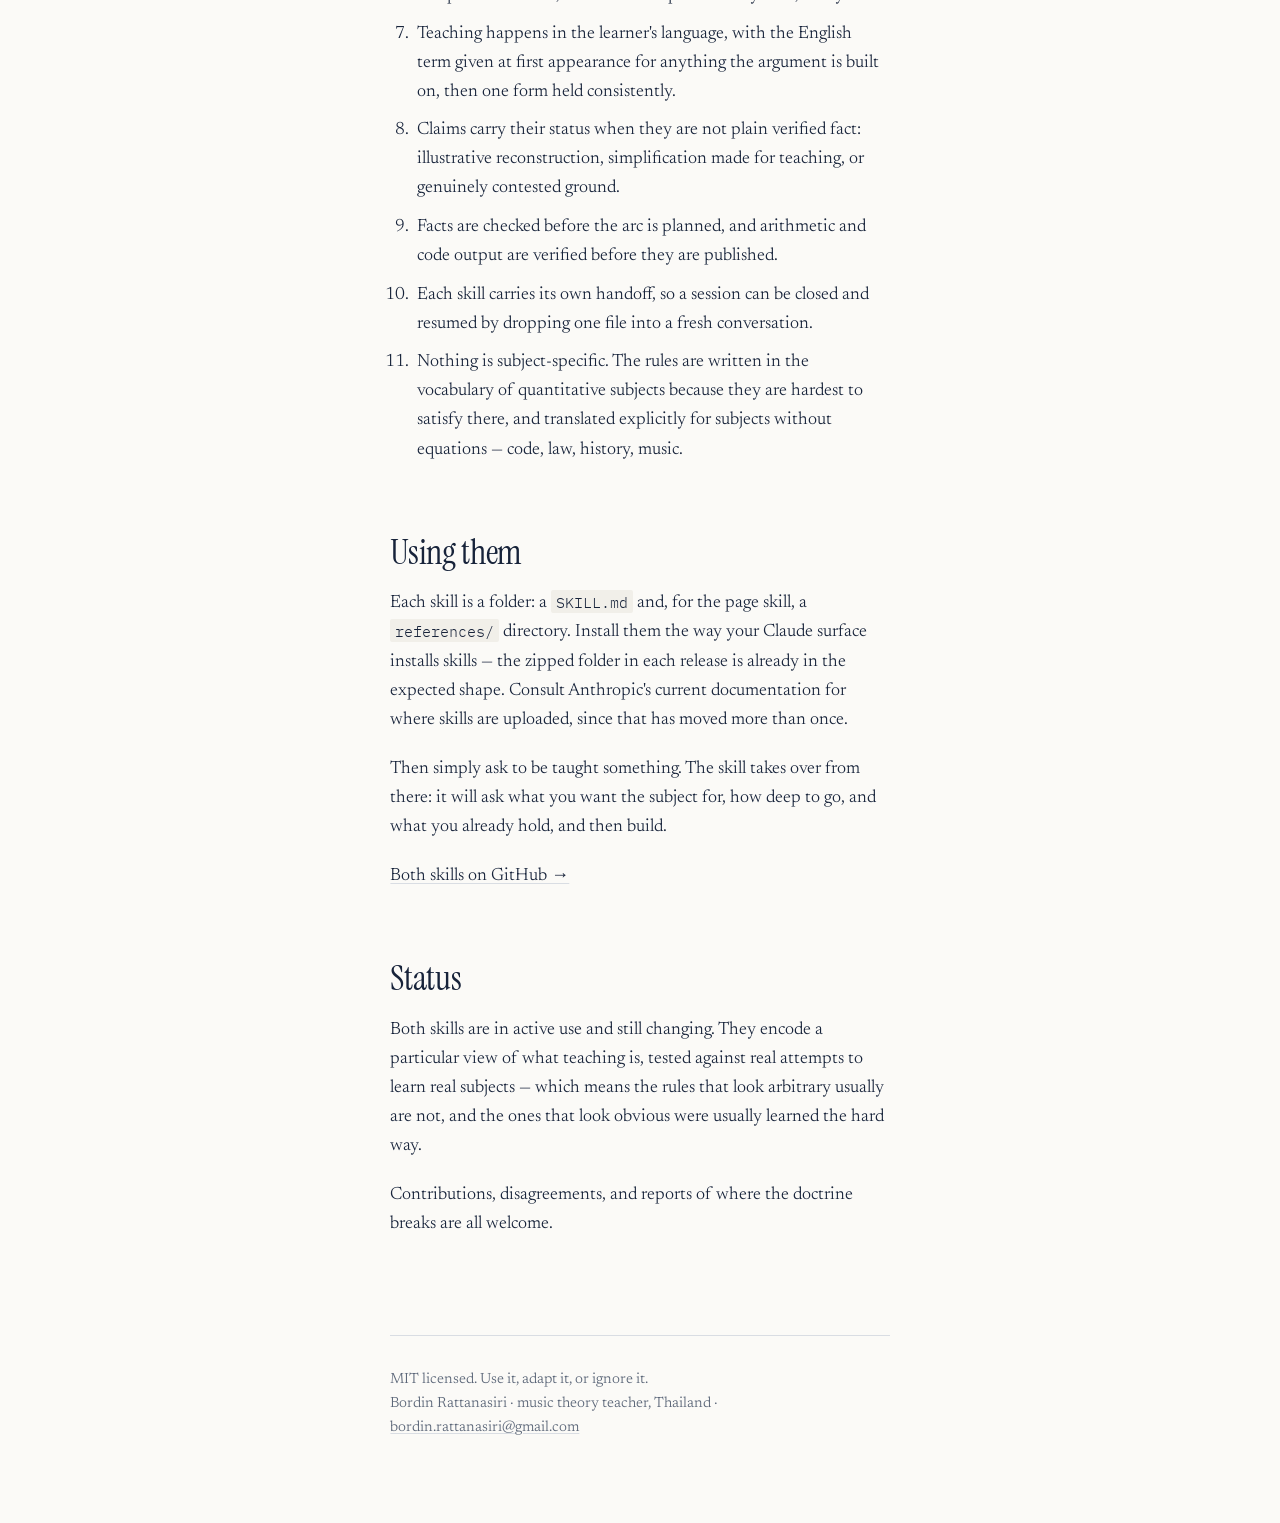
==== commit 721fe1a6: "Add files via upload" ====
--- a/index.html
+++ b/index.html
@@ -3,307 +3,259 @@
 <head>
 <meta charset="utf-8">
 <meta name="viewport" content="width=device-width, initial-scale=1">
-<title>One lesson, measured — Bordin Rattanasiri</title>
-<meta name="description" content="A chat explanation of derivatives, kept word for word and cut into steps. 18 questions, 11 on one step, and what that measured.">
-<style>
-:root{
-  --paper:#E9E8E3;
-  --panel:#F3F2EE;
-  --ink:#16171B;
-  --mute:#6E6F6A;
-  --rule:#C9C8C1;
-  --mark:#7B2233;
-  --mono:ui-monospace,"SF Mono","Cascadia Mono","JetBrains Mono",Menlo,Consolas,monospace;
-  --serif:"Iowan Old Style","Palatino Linotype",Palatino,"Book Antiqua",Georgia,serif;
-}
-*{box-sizing:border-box}
-html{-webkit-text-size-adjust:100%}
-body{
-  margin:0;background:var(--paper);color:var(--ink);
-  font-family:var(--serif);font-size:18px;line-height:1.62;
-  -webkit-font-smoothing:antialiased;
-}
-.wrap{max-width:760px;margin:0 auto;padding:0 24px}
-section{padding:56px 0;border-top:1px solid var(--rule)}
-section:first-of-type{border-top:0}
-
-.eyebrow{
-  font-family:var(--mono);font-size:11px;letter-spacing:.16em;
-  text-transform:uppercase;color:var(--mute);margin:0 0 20px;
-}
-h1{
-  font-family:var(--mono);font-weight:600;
-  font-size:clamp(25px,4.4vw,38px);line-height:1.24;
-  letter-spacing:-.015em;margin:0 0 8px;text-wrap:balance;
-}
-h2{
-  font-family:var(--mono);font-weight:600;font-size:16px;
-  letter-spacing:.02em;margin:0 0 22px;
-}
-h3{font-family:var(--mono);font-size:13px;font-weight:600;margin:0 0 6px}
-p{margin:0 0 18px}
-p:last-child{margin-bottom:0}
-a{color:var(--ink);text-decoration:none;border-bottom:1px solid var(--mark)}
-a:hover{color:var(--mark)}
-a:focus-visible,button:focus-visible{outline:2px solid var(--mark);outline-offset:3px}
-strong{font-weight:600}
-.lede{font-size:20px}
-.note{font-size:15px;color:var(--mute)}
-.mono{font-family:var(--mono)}
-
-/* ---- header ---- */
-header{padding:52px 0 0}
-.byline{
-  font-family:var(--mono);font-size:12px;color:var(--mute);
-  display:flex;flex-wrap:wrap;gap:6px 14px;margin:0 0 40px;
-}
-
-/* ---- the distribution ---- */
-figure{margin:34px 0 0}
-.chart{width:100%;height:auto;display:block;overflow:visible}
-.bar{fill:var(--ink);transform-box:fill-box;transform-origin:bottom}
-.bar.spike{fill:var(--mark)}
-.bar.zero{fill:var(--rule)}
-figcaption{
-  font-family:var(--mono);font-size:12px;color:var(--mute);
-  margin-top:16px;line-height:1.55;
-}
-.axis{font-family:var(--mono);font-size:10px;fill:var(--mute)}
-.axis.hit{fill:var(--mark)}
-.count{font-family:var(--mono);font-size:13px;font-weight:600;fill:var(--mark)}
-@media (prefers-reduced-motion:no-preference){
-  .bar{animation:rise .5s cubic-bezier(.2,.7,.3,1) backwards}
-  @keyframes rise{from{transform:scaleY(0)}to{transform:scaleY(1)}}
-}
-
-/* ---- cards ---- */
-.cards{display:grid;gap:16px;grid-template-columns:1fr 1fr}
-@media (max-width:640px){.cards{grid-template-columns:1fr}}
-.card{
-  background:var(--panel);border:1px solid var(--rule);
-  padding:22px;display:flex;flex-direction:column;gap:10px;
-}
-.card p{font-size:15px;margin:0;flex:1}
-.card .open{
-  font-family:var(--mono);font-size:12px;letter-spacing:.06em;
-  text-transform:uppercase;border-bottom:0;align-self:flex-start;
-  border:1px solid var(--ink);padding:7px 14px;
-}
-.card .open:hover{background:var(--ink);color:var(--paper)}
-
-/* ---- tables ---- */
-table{width:100%;border-collapse:collapse;font-size:15px;margin:0 0 20px}
-th,td{text-align:left;padding:9px 10px;border-bottom:1px solid var(--rule);vertical-align:top}
-thead th{
-  font-family:var(--mono);font-size:11px;letter-spacing:.06em;
-  text-transform:uppercase;color:var(--mute);font-weight:500;
-}
-td.num,th.num{font-family:var(--mono);text-align:right;white-space:nowrap}
-tr.accent td{color:var(--mark)}
-.qtable td:first-child{font-family:var(--mono);font-size:12px;white-space:nowrap;color:var(--mute)}
-.qtable .th{font-size:14px;color:var(--mute);display:block;margin-top:3px}
-.qtable td.num{font-size:12px}
-.sub td:nth-child(2){padding-left:26px;position:relative}
-.sub td:nth-child(2)::before{
-  content:"";position:absolute;left:8px;top:14px;width:10px;
-  border-top:1px solid var(--rule);
-}
-
-/* ---- code ---- */
-pre{
-  background:var(--panel);border:1px solid var(--rule);
-  padding:16px 18px;overflow-x:auto;font-family:var(--mono);
-  font-size:13px;line-height:1.7;margin:0 0 18px;
-}
-code{font-family:var(--mono);font-size:.92em}
-
-/* ---- lists of files ---- */
-.files{list-style:none;padding:0;margin:0;font-size:15px}
-.files li{padding:9px 0;border-bottom:1px solid var(--rule);display:flex;gap:14px}
-.files li:first-child{border-top:1px solid var(--rule)}
-.files .what{color:var(--mute);font-size:14px}
-
-footer{padding:44px 0 72px;border-top:1px solid var(--rule);font-size:15px;color:var(--mute)}
-footer a{border-bottom-color:var(--rule)}
-</style>
+<title>Two teaching skills — Bordin Rattanasiri</title>
+<meta name="description" content="interactive-lesson-page and ground-up-teaching: two skills that change how a language model teaches, written and corrected while using them to learn real subjects from zero.">
+<link rel="stylesheet" href="style.css">
 </head>
 <body>
 
-<header>
+<header class="masthead">
   <div class="wrap">
-    <p class="byline">
-      <span>Bordin Rattanasiri</span>
-      <span>Music theory teacher, Thailand</span>
-      <span>July 2026</span>
-    </p>
-    <p class="eyebrow">One lesson, measured</p>
-    <h1>The explanation was good. It held about a quarter of what I needed, and the chat had no way to show that.</h1>
-
-    <figure>
-      <svg class="chart" viewBox="0 0 520 210" role="img"
-           aria-label="Bar chart of 25 steps. Step 2.1 received 11 questions, step 2.2 received 3, step 7.3 received 2, steps 3.2 and 8.2 received 1 each, and the remaining 20 steps received none.">
-        <line x1="0" y1="170" x2="520" y2="170" stroke="var(--rule)" stroke-width="1"/>
-        <g id="bars"></g>
-        <text class="count" x="75.5" y="18" text-anchor="middle">11</text>
-        <text class="axis" x="8" y="190">1.1</text>
-        <text class="axis hit" x="75.5" y="190" text-anchor="middle">2.1</text>
-        <text class="axis" x="512" y="190" text-anchor="end">8.2</text>
-      </svg>
-      <figcaption>
-        Where 18 questions landed across the 25 steps of one explanation.<br>
-        Eleven of them, 61%, arrived at a single step.
-      </figcaption>
-    </figure>
+    <span class="mark"><strong>Bordin Rattanasiri</strong> · teaching skills</span>
+    <a class="mark" href="origin.html">Where they came from →</a>
   </div>
 </header>
 
-<section>
-  <div class="wrap">
-    <h2>What happened</h2>
-    <p class="lede">I teach music theory in Thailand — fundamentals through harmony, counterpoint and form, to students from complete beginners up to university level. Fifteen years of it. My own maths stopped in secondary school.</p>
-    <p>In July 2026 I asked Claude to teach me derivatives, a topic I had never studied. The explanation it gave in chat was good. Good enough that I asked for it back word for word as a web page, with two buttons on every sub-step: one to mark it understood, and one that opens a box to type a question about that step. Whatever I asked came back as a panel attached to the step itself, so the answer sat where the confusion was. Claude cut its own answer into 25 steps; I did not choose that number, or the places it cut.</p>
-    <p>Nothing else changed. Same words, same model, same session, a few minutes apart. The only new thing was somewhere to point.</p>
-    <p>I asked 18 questions. Eleven of them landed on step 2.1. Answering all 18 took three times more writing than the whole original explanation contained.</p>
-    <p>Step 2.1 was not a hard step. It was missing about four sections' worth of ground, and nothing in the chat version could have revealed that — not to me, and not to the model. <strong>A learner cannot name what they do not understand; that is what not understanding is.</strong> Given somewhere to point, they can point, and the shape of where they point is the missing curriculum.</p>
-  </div>
-</section>
-
-<section>
-  <div class="wrap">
-    <h2>The two pages</h2>
-    <div class="cards">
-      <div class="card">
-        <h3>Lesson 1</h3>
-        <p>The chat explanation, kept word for word and cut into 25 steps. This is the page I actually studied from. The replies to all 18 questions are still inside it, behind the buttons where they landed.</p>
-        <a class="open" href="lesson-1.html">Open lesson 1</a>
-      </div>
-      <div class="card">
-        <h3>Lesson 2</h3>
-        <p>The same topic built again, after Claude had been told what had gone wrong the first time. Thirty steps, and nothing hidden behind a button.</p>
-        <a class="open" href="lesson-2.html">Open lesson 2</a>
-      </div>
-    </div>
-    <p class="note" style="margin-top:18px">Both are single HTML files with no server and no dependencies, and both are in Thai. Save either one and it works offline. Lesson 1 is the evidence; lesson 2 only shows what the same lesson looks like when the method is designed in from the start.</p>
-  </div>
-</section>
-
-<section>
-  <div class="wrap">
-    <h2>The numbers</h2>
-    <table>
-      <thead>
-        <tr><th></th><th class="num">Lesson 1</th><th class="num">Lesson 2</th></tr>
-      </thead>
-      <tbody>
-        <tr><td>Steps on the main line</td><td class="num">25</td><td class="num">30</td></tr>
-        <tr><td>Characters on the main line</td><td class="num">13,889</td><td class="num">60,580</td></tr>
-        <tr><td>Median characters per step</td><td class="num">223</td><td class="num">1,856</td></tr>
-        <tr><td>Steps under 600 characters</td><td class="num">21</td><td class="num">0</td></tr>
-        <tr><td>Questions asked</td><td class="num">18</td><td class="num">—</td></tr>
-        <tr><td>Characters written in reply</td><td class="num">42,220</td><td class="num">0</td></tr>
-        <tr class="accent"><td>Questions on the busiest step</td><td class="num">11 of 18</td><td class="num">—</td></tr>
-      </tbody>
-    </table>
-    <p>The first column is a measurement of the chat answer, not of the page. The page kept every word; it only made the seams visible. Cut along its own conceptual joints, a chat explanation that read as complete averages 223 characters per step, and 42,220 more characters had to be written before I could get through it.</p>
-    <p class="note">Three of the answer windows in lesson 1 were added by Claude unprompted rather than asked for. They are excluded from the count of 18. The script names them.</p>
-
-    <h2 style="margin-top:40px">Checking them</h2>
-    <p>Put <a href="verify.py">verify.py</a> beside the two lesson files and run it. No dependencies, Python 3.8 or newer. It prints every figure in the table above.</p>
-    <pre>python3 verify.py</pre>
-  </div>
-</section>
-
-<section>
-  <div class="wrap">
-    <h2>Where the questions landed</h2>
-    <p>All 18, in the order asked, with the length of each reply. Indented rows are follow-ups inside the same thread. The originals are in Thai.</p>
-    <table class="qtable">
-      <thead>
-        <tr><th>Step</th><th>Question</th><th class="num">Reply</th></tr>
-      </thead>
-      <tbody>
-        <tr><td>2.1</td><td>Where does s(t) = t² come from — and the table shows distance, not speed<span class="th">s(t) = t² มาจากไหน (และตัวเลขในตารางคือระยะทาง ไม่ใช่ความเร็ว)</span></td><td class="num">1,034</td></tr>
-        <tr class="sub"><td></td><td>Galileo found distance grows with time squared — does that hold only for straight ramps, and at every angle?<span class="th">แล้วที่กาลิเลโอพบว่าระยะทางโตแบบเวลายกกำลังสอง ใช้กับทางลาดเส้นตรงเท่านั้นหรือเปล่า ถ้าใช่เป็นทุกองศาความเอียงไหม</span></td><td class="num">2,305</td></tr>
-        <tr class="sub"><td></td><td>I don't understand "gravity is split into two directions, and only the part parallel to the slope pushes the ball down"<span class="th">ไม่เข้าใจคำว่า "แรงโน้มถ่วงถูกแบ่งออกเป็นสองทาง มีเพียงส่วนที่ขนานไปกับพื้นลาดเท่านั้นที่ดันลูกบอลให้ไหลลง"</span></td><td class="num">1,555</td></tr>
-        <tr class="sub"><td></td><td>Explain the unit of acceleration — metres per second squared<span class="th">อธิบายหน่วยความเร่ง — เมตรต่อวินาทีกำลังสอง</span></td><td class="num">1,431</td></tr>
-        <tr class="sub"><td></td><td>Is g = 9.8 the g-force people talk about? And give me a real example of "acceleration measures how fast speed changes"<span class="th">g = 9.8 คือแรงจีที่คนพูดกันใช่ไหม / แล้วขอตัวอย่างจริงของ "ความเร่งวัดว่าความเร็วเปลี่ยนเร็วแค่ไหน" หน่อย</span></td><td class="num">2,892</td></tr>
-        <tr class="sub"><td></td><td>Is 15 ÷ 3 = 5 what "dividing by seconds twice" means? I read that as 5 metres per second, per second<span class="th">ที่ผมคิดว่า เอา 15 ÷ 3 = 5 คือความหมายของ "หารวินาทีสองครั้ง" ใช่ไหม / แล้วผมอ่านเองว่า 5 เมตรต่อวินาที ต่อวินาที</span></td><td class="num">2,798</td></tr>
-        <tr class="sub"><td></td><td>That is what I meant — I read the "/s" already written as the first division<span class="th">ผมหมายถึงแบบนั้นแหละ ตรงที่เขียน /วิ ผมเข้าใจว่าคือหารรอบแรกไปแล้ว</span></td><td class="num">1,314</td></tr>
-        <tr class="sub"><td></td><td>In "acceleration = metres / second / second", where does that second denominator actually come from?<span class="th">ตรงสูตร ความเร่ง = เมตร / วินาที / วินาที คำว่าวินาทีตัวล่างที่เป็นตัวหาร มันมาจากไหนกันแน่</span></td><td class="num">2,628</td></tr>
-        <tr><td>2.1</td><td>What if the numbers I wrote down don't come out as t²?<span class="th">ถ้าตัวเลขที่จดมาไม่ลงตัวเป็น t² ล่ะ</span></td><td class="num">1,844</td></tr>
-        <tr class="sub"><td></td><td>Expand the sentence "imagine you really only have a four-row table"<span class="th">ขยายความประโยค "ลองนึกว่าคุณมีแค่ตาราง 4 แถวจริง ๆ" หน่อย</span></td><td class="num">2,266</td></tr>
-        <tr class="sub"><td></td><td>Ah — you mean there are only measured values in the table, with no formula to carry them on<span class="th">อ๋อ หมายถึงมีแต่ค่าที่วัดมาใส่ตาราง แต่ไม่มีสูตรมาจับต่อ</span></td><td class="num">968</td></tr>
-        <tr><td>2.2</td><td>Substitute and show me what a is. Does it have a unit? And h too<span class="th">แทนค่าให้ดูหน่อยว่า a เท่ากับเท่าไร มีหน่วยไหม แล้ว h ด้วย</span></td><td class="num">2,664</td></tr>
-        <tr class="sub"><td></td><td>The s(a+h) column isn't measured, it comes from the formula? Add a column for s(a+h) − s(a), and unpack the equation in the note<span class="th">ค่า s(a+h) ในตารางไม่ได้มาจากการวัดใช่ไหม มันมาจากสูตร / ขอเพิ่มคอลัมน์ s(a+h) − s(a) ก่อนคอลัมน์สุดท้าย / แล้วขอเจาะสมการในเกร็ดท้ายกล่อง</span></td><td class="num">4,507</td></tr>
-        <tr class="sub"><td></td><td>Guessing a formula from the pattern in a table — is that what's called a model?<span class="th">การเดาสูตรจากรูปแบบตัวเลขในตาราง อันนี้ใช่ที่เรียกว่าแบบจำลองไหม</span></td><td class="num">2,779</td></tr>
-        <tr><td>3.2</td><td>Is "average rate" a technical term? Would "average speed" be clearer?<span class="th">คำว่าอัตราเฉลี่ยเป็นคำเจาะจงหรือเป็นทางการไหม ใช้ว่าความเร็วเฉลี่ยจะชัดกว่าหรือเปล่า</span></td><td class="num">2,715</td></tr>
-        <tr><td>7.3</td><td>What if I want it at some other point — how do you write a when it changes?<span class="th">ถ้าจะหาที่จุดอื่นบ้างล่ะ เวลาเขียนจะระบุค่า a ที่เปลี่ยนไปอย่างไร</span></td><td class="num">2,578</td></tr>
-        <tr class="sub"><td></td><td>So the speed at point a is 2a? And what do we call it when a is some other value?<span class="th">สรุปว่าความเร็วที่จุด a เท่ากับ 2a ใช่ไหม / แล้วเวลาพูดถึงกรณีที่ a เป็นค่าอื่น เราเรียกมันว่าอะไร</span></td><td class="num">1,980</td></tr>
-        <tr><td>8.2</td><td>Checking my answer — acceleration 3 at a = 2.4 gives an average rate of 7.2 + 1.5h<span class="th">ตรวจคำตอบ ความเร่งเป็น 3 ที่จุด a = 2.4 ได้อัตราเฉลี่ยเป็น 7.2 + 1.5h</span></td><td class="num">2,627</td></tr>
-      </tbody>
-    </table>
-    <p>Reading down the first eight rows: the explanation had introduced <code>s(t) = t²</code> as a fact. Everything under it — where the formula came from, what a ramp has to do with gravity, what an acceleration unit means, why seconds appear twice — was ground the step stood on and did not lay. That is not a hard step. It is four missing steps wearing one number.</p>
-  </div>
-</section>
-
-<section>
-  <div class="wrap">
-    <h2>The transcripts</h2>
-    <p>Unedited, including the turns that went wrong. The first session is the lesson: the two chat explanations, then lesson 1, then every question above. The second is where the method was written down.</p>
-    <ul class="files">
-      <li><a href="https://claude.ai/share/a9ce90b1-004f-497b-be87-658c9d3e8af8">Session 1 — learning derivatives, and building lesson 1</a></li>
-      <li><a href="https://claude.ai/share/b5642d3e-54cc-4d52-aff2-718a3fe5ec74">Session 2 — writing the method down, and lesson 2</a></li>
-    </ul>
-    <p class="note" style="margin-top:18px">The instruction that produced lesson 1 is in session 1: keep every line of the explanation, add a button to every sub-step. The three answer windows Claude added on its own are announced in the message that delivers the file.</p>
-  </div>
-</section>
-
-<section>
-  <div class="wrap">
-    <h2>The method</h2>
-    <p>After the lesson I asked Claude to write down what it had learned about teaching me, so that the next subject would not start from zero. That became two skill files and three reference documents. Claude wrote the prose; I decided what belonged in it, and every rule in it exists because its absence cost me something in session 1.</p>
-    <p>The rule that matters most is the one the chart above taught: <strong>a cluster of questions on one step means a section is missing, not that the step is hard.</strong> The repair is never a longer answer. It is new steps on the main line.</p>
-    <ul class="files">
-      <li><a href="skills/interactive-lesson-page/SKILL.md">interactive-lesson-page</a><span class="what">Building and extending a lesson page across sessions</span></li>
-      <li><a href="skills/ground-up-teaching/SKILL.md">ground-up-teaching</a><span class="what">The same teaching order, for chat with no page</span></li>
-      <li><a href="skills/references/pedagogy.md">pedagogy.md</a><span class="what">What a step owes the reader before it may end</span></li>
-      <li><a href="skills/references/page-spec.md">page-spec.md</a><span class="what">The page itself: controls, storage, states</span></li>
-      <li><a href="skills/references/build-notes.md">build-notes.md</a><span class="what">Assembling a large single file without losing it</span></li>
-    </ul>
-    <p style="margin-top:22px">Beyond this one lesson I can see many more applications. My own subject would need a completely different page — audio, notation, replay — which is exactly the point. The workflow has to be designed per subject, not once. And all of this was built in Thai.</p>
-  </div>
-</section>
-
-<footer>
-  <div class="wrap">
-    <p>Everything here is MIT licensed. Use it, adapt it, or ignore it.</p>
-    <p>Bordin Rattanasiri · <a href="mailto:bordin.rattanasiri@gmail.com">bordin.rattanasiri@gmail.com</a></p>
-  </div>
-</footer>
+<main class="wrap">
+
+  <p class="eyebrow">interactive-lesson-page · ground-up-teaching</p>
+
+  <h1>Explaining and teaching are different activities.</h1>
+
+  <p class="lede">Two skills that change how a language model teaches — from producing correct
+  explanations to building lessons a beginner can actually walk through. They were not designed
+  in the abstract. They were written, and repeatedly corrected, while using them to learn real
+  subjects from zero.</p>
+
+  <div class="spotlight" id="sp">
+    <span>Ask a capable model to explain something and you get a competent summary: accurate, dense, ordered by topic,</span>
+    <span>and close to useless if you are starting from nothing. It states results without their origins.</span>
+    <span>It defines terms before those terms do any work. It refers to things you have not met yet.</span>
+    <span>It leaves the connective tissue for you to infer. You read it, feel that you understood,</span>
+    <span>and find later that you cannot use <em>any of it</em>.</span>
+  </div>
+  <p class="sp-caption">↑ This is roughly what your reader has. Everything else is still on the page.</p>
+
+  <h2>Why they exist</h2>
+
+  <p>The failure is not one of knowledge. The model knows the subject. The failure is that
+  <strong>explaining and teaching are different activities</strong>, and nothing in a plain chat
+  request asks for the second one.</p>
+
+  <p>For most people the available response to this is nothing. You cannot fine-tune the model.
+  You cannot design the interface. You can only ask better questions, one at a time, and start
+  over tomorrow. A skill is the one lever that is actually within reach: a reusable specification
+  of <em>how</em> to teach, so that the next subject arrives in a form that has already been shown
+  to work, instead of depending on how well you happened to phrase the request.</p>
+
+  <p>That is the wider claim behind this repository. Using a general-purpose chat model to study
+  something seriously is still much harder than it should be, and the missing piece is rarely
+  capability — it is method and workflow. What is needed looks less like a conversation and more
+  like an application built for the shape of the subject being learned.</p>
+
+  <h2>The observation that shaped the design</h2>
+
+  <p>The design rests on an asymmetry between how a model holds a problem and how a person does.</p>
+
+  <p>A model holds the whole block at once, evenly and sharply. It can see everything it has said
+  and everything it is about to say, and it can pull all of it into a single act of reasoning.</p>
+
+  <p>A person cannot. Human working memory has one narrow point of sharp focus, surrounded by
+  material that fades outward — present, but blurred to different degrees, and decaying as
+  attention moves on. Read a section and understand it, and what survives into the next section is
+  a <em>concept</em>, not the wording, not the details, and often not the thread. In a genuinely
+  difficult subject you can be following the procedure correctly and simultaneously lose track of
+  what step you are on, why this step exists, and where you are in the whole arc.</p>
+
+  <p>Almost every rule in these skills is a consequence of taking that seriously:</p>
+
+  <ul>
+    <li><strong>Write for a narrow, moving spotlight.</strong> Whatever a sentence depends on must
+    be inside the reader's focus at the moment they read it, not four paragraphs back.</li>
+    <li><strong>Never reference by number.</strong> "As we saw in §3.2" is worthless to someone who
+    does not remember section numbers — and nobody remembers section numbers. Earlier material is
+    referenced by carrying its substance forward in a clause.</li>
+    <li><strong>State the position constantly.</strong> What is settled, what is still open, what
+    this part is for. A reader who knows where they are can follow much harder material than one
+    who does not.</li>
+    <li><strong>One thread.</strong> Every part is tied into a single line of argument, so the
+    shape of the whole stays visible from any point inside it.</li>
+    <li><strong>Assume nothing is still on screen.</strong> Not the definition, not the variable,
+    not the reason this quantity mattered.</li>
+  </ul>
+
+  <h2>Architecture before prose</h2>
+
+  <p>The largest determinant of whether a lesson works is fixed before a word of it is written.</p>
+
+  <p>Both skills therefore force the arc to be designed first: every step, what it settles, what it
+  needs from earlier steps, what it hands to the next. A lesson planned one step at a time drifts —
+  the third step arrives needing something the first should have established, and by then the first
+  cannot be repaired.</p>
+
+  <div class="pull">A section exists because the previous section left something undone. If nothing
+  forces it, it is enrichment rather than structure.</div>
+
+  <p>Each step carries one clear key point, and the points do not overlap, so that working through
+  the lesson is stepwise and a question asked in one step gets answered within that step's scope
+  instead of bleeding across the others.</p>
+
+  <h2>Completeness is not deferred to questions</h2>
+
+  <p>A tempting design is to teach lightly and let the learner ask for the rest. It does not work.
+  Anything a learner had to ask for was usually a paragraph that should have been written, and
+  material that accumulates in follow-up answers is invisible to everyone who does not ask.</p>
+
+  <p>So the first delivery has to be complete. In <code>interactive-lesson-page</code> this becomes
+  a hard invariant: <strong>the page as first built is the lesson.</strong> It is what the learner
+  works inside for the whole session, and questions only surface gradually as they read — which is
+  precisely why the initial build has to be made with real care rather than sketched and patched.
+  Once delivered, its main line does not change in response to questions. Answers live in their own
+  windows attached to the step they belong to; the main line changes only through an explicit
+  <em>explain this further</em> request on a specific step.</p>
+
+  <p class="note">This rule was not a guess. It came from watching a real lesson accumulate its
+  most useful material inside answer windows, where no one who did not press a button would ever
+  find it. <a href="origin.html">That lesson, and the numbers it produced →</a></p>
+
+  <h2>The artefact is the classroom</h2>
+
+  <p>In the page skill, everything lives in the HTML file: the teaching, the answers to questions,
+  the corrections, the check questions, and even the discussion at the end of the lesson. Nothing
+  is taught in chat. Chat carries a two-line note saying what changed and where it now sits.</p>
+
+  <p>The reason is simple. The file is the only thing the learner keeps. A brilliant explanation
+  that exists only in a chat log is gone the moment the conversation scrolls, and a learner who
+  saves the page should find in it the complete lesson and every conversation that happened
+  around it.</p>
+
+  <p>In the chat skill the conversation <em>is</em> the artefact, which is why the explanation is
+  delivered one movement per message rather than as a single long answer. A carefully built
+  explanation dumped into one message defeats itself: the reader loses the thread somewhere in the
+  middle, and by the time they think to ask, the place where they lost it has scrolled away.</p>
+
+  <h2>The two skills</h2>
+
+  <div class="card">
+    <h3><code>interactive-lesson-page</code></h3>
+    <p>Builds one self-contained HTML page that teaches a topic from zero, then grows it across
+    many turns as the learner works through it.</p>
+    <p>The workflow: scope the lesson with a few questions and confirm → design the whole arc →
+    build the page → then a working loop, where the learner marks steps understood, asks questions
+    on individual steps, or requests deeper explanation, and each of those routes to a different
+    kind of edit. The page carries a progress rail, a map of the argument, a per-step signpost of
+    what was settled and what was not, a sidebar of terms and symbols, optional enrichment windows,
+    check questions, and a closing panel that ends the session with a handoff document for the
+    next one.</p>
+    <p class="files">SKILL.md — orchestration and routing<br>
+    references/pedagogy.md — how to write the teaching, the larger half of the job<br>
+    references/page-spec.md — functional and markup contract<br>
+    references/build-notes.md — build procedure and validation</p>
+  </div>
+
+  <div class="card">
+    <h3><code>ground-up-teaching</code></h3>
+    <p>The same doctrine with no page, for subjects that do not need the page's apparatus.</p>
+    <p>The workflow: a few scoping questions → a posted map of the entire planned explanation →
+    then one movement per message, continuing as the learner responds, with questions answered
+    where they arise and the thread returned to afterwards → a closing offer → a handoff
+    document.</p>
+    <p class="files">SKILL.md</p>
+  </div>
+
+  <p>The two are siblings on purpose. Where a rule exists in both, it says the same thing in the
+  vocabulary of its medium.</p>
+
+  <h2>Design invariants</h2>
+
+  <p>These are settled decisions, most of them made after something went wrong without them.</p>
+
+  <ol>
+    <li>The delivered page is fixed. Questions never restructure it; only an explicit request to
+    expand a step rewrites that step.</li>
+    <li>Nothing is taught in chat.</li>
+    <li>Scope is agreed before building; the build waits for confirmation.</li>
+    <li>A multi-lesson series is proposed only when the subject forces one, and only exists once
+    the learner agrees. Breadth alone is not a reason.</li>
+    <li>Enrichment is optional by construction: delete every optional window and the lesson must
+    still teach the topic completely.</li>
+    <li>Prose, not fragments — written register rather than spoken, complete sentences, concrete
+    example before symbol, always.</li>
+    <li>Teaching happens in the learner's language, with the English term given at first appearance
+    for anything the argument is built on, then one form held consistently.</li>
+    <li>Claims carry their status when they are not plain verified fact: illustrative
+    reconstruction, simplification made for teaching, or genuinely contested ground.</li>
+    <li>Facts are checked before the arc is planned, and arithmetic and code output are verified
+    before they are published.</li>
+    <li>Each skill carries its own handoff, so a session can be closed and resumed by dropping one
+    file into a fresh conversation.</li>
+    <li>Nothing is subject-specific. The rules are written in the vocabulary of quantitative
+    subjects because they are hardest to satisfy there, and translated explicitly for subjects
+    without equations — code, law, history, music.</li>
+  </ol>
+
+  <h2>Using them</h2>
+
+  <p>Each skill is a folder: a <code>SKILL.md</code> and, for the page skill, a
+  <code>references/</code> directory. Install them the way your Claude surface installs skills —
+  the zipped folder in each release is already in the expected shape. Consult Anthropic's current
+  documentation for where skills are uploaded, since that has moved more than once.</p>
+
+  <p>Then simply ask to be taught something. The skill takes over from there: it will ask what you
+  want the subject for, how deep to go, and what you already hold, and then build.</p>
+
+  <p><a href="https://github.com/bordinrattanasiri/bordinrattanasiri.github.io/tree/main/skills">Both
+  skills on GitHub →</a></p>
+
+  <h2>Status</h2>
+
+  <p>Both skills are in active use and still changing. They encode a particular view of what
+  teaching is, tested against real attempts to learn real subjects — which means the rules that
+  look arbitrary usually are not, and the ones that look obvious were usually learned the hard
+  way.</p>
+
+  <p>Contributions, disagreements, and reports of where the doctrine breaks are all welcome.</p>
+
+  <div class="foot">
+    <p>MIT licensed. Use it, adapt it, or ignore it.<br>
+    Bordin Rattanasiri · music theory teacher, Thailand · <a href="mailto:bordin.rattanasiri@gmail.com">bordin.rattanasiri@gmail.com</a></p>
+  </div>
+
+</main>
 
 <script>
 (function(){
-  var steps = ["1.1","1.2","1.3","2.1","2.2","3.1","3.2","4.1","4.2","4.3","4.4","4.5",
-               "5.1","5.2","5.3","6.1","6.2","6.3","6.4","7.1","7.2","7.3","7.4","8.1","8.2"];
-  var counts = [0,0,0,11,3,0,1,0,0,0,0,0,0,0,0,0,0,0,0,0,0,2,0,0,1];
-  var g = document.getElementById("bars");
-  var baseline = 170, unit = 13.2, w = 12, gap = 8.5, x0 = 8;
-  var ns = "http://www.w3.org/2000/svg";
-  counts.forEach(function(n, i){
-    var h = n ? n * unit : 2;
-    var r = document.createElementNS(ns, "rect");
-    r.setAttribute("x", x0 + i * (w + gap));
-    r.setAttribute("y", baseline - h);
-    r.setAttribute("width", w);
-    r.setAttribute("height", h);
-    r.setAttribute("class", "bar" + (n === 11 ? " spike" : n ? "" : " zero"));
-    r.style.animationDelay = (i * 22) + "ms";
-    var t = document.createElementNS(ns, "title");
-    t.textContent = "Step " + steps[i] + " — " + (n === 1 ? "1 question" : n + " questions");
-    r.appendChild(t);
-    g.appendChild(r);
+  var sp = document.getElementById('sp');
+  if(!sp) return;
+  var spans = sp.querySelectorAll('span');
+  if(!spans.length) return;
+  if(window.matchMedia && window.matchMedia('(prefers-reduced-motion: reduce)').matches) return;
+  var i = 0, timer = null;
+  function light(n){
+    spans.forEach(function(s,k){
+      s.classList.remove('lit','near');
+      if(k === n) s.classList.add('lit');
+      else if(Math.abs(k - n) === 1) s.classList.add('near');
+    });
+  }
+  function advance(){ light(i); i = (i + 1) % spans.length; }
+  function start(){ if(!timer){ advance(); timer = setInterval(advance, 2600); } }
+  function stop(){ clearInterval(timer); timer = null; }
+  start();
+  sp.addEventListener('mousemove', function(e){
+    stop();
+    spans.forEach(function(s,k){
+      var r = s.getBoundingClientRect();
+      var inside = e.clientY >= r.top && e.clientY <= r.bottom && e.clientX >= r.left && e.clientX <= r.right;
+      if(inside){ i = k; light(k); }
+    });
+  });
+  sp.addEventListener('mouseleave', start);
+  document.addEventListener('visibilitychange', function(){
+    if(document.hidden) stop(); else start();
   });
 })();
 </script>
+
 </body>
 </html>
--- a/style.css
+++ b/style.css
@@ -0,0 +1,258 @@
+@import url('https://fonts.googleapis.com/css2?family=Instrument+Serif:ital@0;1&family=Newsreader:ital,opsz,wght@0,6..72,300..600;1,6..72,300..500&family=IBM+Plex+Mono:wght@400;500&display=swap');
+
+:root{
+  --paper:#FBFAF7;
+  --ink:#17233A;
+  --muted:#5B6678;
+  --rule:#D9DDE3;
+  --mark:#C08A16;
+  --mark-soft:#F3E7C6;
+  --measure:34rem;
+}
+
+*{box-sizing:border-box}
+
+html{-webkit-text-size-adjust:100%}
+
+body{
+  margin:0;
+  background:var(--paper);
+  color:var(--ink);
+  font-family:'Newsreader',Georgia,serif;
+  font-size:1.12rem;
+  line-height:1.62;
+  font-weight:350;
+}
+
+.wrap{max-width:var(--measure);margin:0 auto;padding:0 1.4rem}
+
+/* ---------- masthead ---------- */
+
+.masthead{
+  border-bottom:1px solid var(--rule);
+  padding:1.1rem 0;
+  margin-bottom:4.5rem;
+}
+.masthead .wrap{
+  display:flex;
+  justify-content:space-between;
+  align-items:baseline;
+  gap:1rem;
+  max-width:52rem;
+}
+.masthead a{color:inherit}
+.mark{
+  font-family:'IBM Plex Mono',ui-monospace,monospace;
+  font-size:.7rem;
+  letter-spacing:.14em;
+  text-transform:uppercase;
+  color:var(--muted);
+  text-decoration:none;
+}
+.mark strong{color:var(--ink);font-weight:500}
+
+/* ---------- type ---------- */
+
+h1{
+  font-family:'Instrument Serif',Georgia,serif;
+  font-weight:400;
+  font-size:clamp(2.5rem,7vw,4rem);
+  line-height:1.04;
+  letter-spacing:-.015em;
+  margin:0 0 1.6rem;
+}
+h2{
+  font-family:'Instrument Serif',Georgia,serif;
+  font-weight:400;
+  font-size:clamp(1.7rem,4vw,2.2rem);
+  line-height:1.14;
+  letter-spacing:-.01em;
+  margin:4.2rem 0 1.1rem;
+}
+h3{
+  font-family:'Newsreader',Georgia,serif;
+  font-weight:500;
+  font-size:1.16rem;
+  margin:2.6rem 0 .7rem;
+}
+h2+h3{margin-top:1.8rem}
+p{margin:0 0 1.25rem}
+a{color:var(--ink);text-decoration:underline;text-decoration-thickness:1px;text-underline-offset:.16em;text-decoration-color:var(--rule)}
+a:hover{text-decoration-color:var(--mark)}
+strong{font-weight:600}
+code{font-family:'IBM Plex Mono',ui-monospace,monospace;font-size:.86em;background:#F1EFE9;padding:.1em .32em;border-radius:2px}
+
+.lede{
+  font-size:1.3rem;
+  line-height:1.5;
+  color:var(--ink);
+  margin-bottom:2.2rem;
+}
+.eyebrow{
+  font-family:'IBM Plex Mono',ui-monospace,monospace;
+  font-size:.68rem;
+  letter-spacing:.16em;
+  text-transform:uppercase;
+  color:var(--muted);
+  margin:0 0 1.5rem;
+}
+.note{font-size:.94rem;color:var(--muted);line-height:1.55}
+
+ul{padding-left:1.1rem;margin:0 0 1.4rem}
+li{margin-bottom:.6rem;padding-left:.25rem}
+ol{padding-left:1.4rem;margin:0 0 1.4rem}
+
+blockquote{
+  margin:2rem 0;
+  padding-left:1.2rem;
+  border-left:2px solid var(--mark);
+  font-size:1.16rem;
+  line-height:1.5;
+}
+blockquote p{margin:0}
+
+hr{border:0;border-top:1px solid var(--rule);margin:4rem 0}
+
+/* ---------- spotlight signature ---------- */
+
+.spotlight{
+  position:relative;
+  margin:0 0 1.4rem;
+  padding:1.9rem 1.6rem;
+  border:1px solid var(--rule);
+  background:#fff;
+  font-size:1.02rem;
+  line-height:1.72;
+  cursor:default;
+  overflow:hidden;
+}
+.spotlight span{
+  transition:filter .5s ease,opacity .5s ease,color .5s ease;
+  filter:blur(2.6px);
+  opacity:.42;
+}
+.spotlight span.near{filter:blur(1.1px);opacity:.66}
+.spotlight span.lit{filter:none;opacity:1}
+.spotlight span.lit em{font-style:normal;background:var(--mark-soft)}
+.sp-caption{
+  font-family:'IBM Plex Mono',ui-monospace,monospace;
+  font-size:.68rem;
+  letter-spacing:.1em;
+  text-transform:uppercase;
+  color:var(--muted);
+  margin-bottom:3.4rem;
+}
+@media (prefers-reduced-motion:reduce){
+  .spotlight span{filter:none;opacity:1;transition:none}
+}
+
+/* ---------- steps chart ---------- */
+
+.chart{margin:2.4rem 0 .8rem}
+.bars{
+  display:flex;
+  align-items:flex-end;
+  gap:3px;
+  height:132px;
+  border-bottom:1px solid var(--ink);
+  padding-bottom:0;
+}
+.bar{
+  flex:1;
+  background:var(--rule);
+  min-height:2px;
+  position:relative;
+}
+.bar.hit{background:var(--muted)}
+.bar.peak{background:var(--mark)}
+.bar b{
+  position:absolute;
+  top:-1.35rem;
+  left:50%;
+  transform:translateX(-50%);
+  font-family:'IBM Plex Mono',ui-monospace,monospace;
+  font-size:.72rem;
+  font-weight:500;
+  color:var(--ink);
+}
+.axis{
+  display:flex;
+  justify-content:space-between;
+  font-family:'IBM Plex Mono',ui-monospace,monospace;
+  font-size:.68rem;
+  color:var(--muted);
+  margin-top:.5rem;
+}
+
+/* ---------- tables ---------- */
+
+.tablewrap{overflow-x:auto;margin:1.8rem 0 1.2rem}
+table{border-collapse:collapse;width:100%;font-size:.95rem}
+th{
+  text-align:left;
+  font-family:'IBM Plex Mono',ui-monospace,monospace;
+  font-weight:500;
+  font-size:.68rem;
+  letter-spacing:.1em;
+  text-transform:uppercase;
+  color:var(--muted);
+  border-bottom:1px solid var(--ink);
+  padding:0 .8rem .5rem 0;
+  vertical-align:bottom;
+}
+td{
+  border-bottom:1px solid var(--rule);
+  padding:.6rem .8rem .6rem 0;
+  vertical-align:top;
+  line-height:1.42;
+}
+td.num,th.num{text-align:right;font-family:'IBM Plex Mono',ui-monospace,monospace;font-size:.88rem;padding-right:0}
+td.step{font-family:'IBM Plex Mono',ui-monospace,monospace;font-size:.85rem;white-space:nowrap;color:var(--muted)}
+tr.cluster td.step{color:var(--mark);font-weight:500}
+tr.sub td:first-child{padding-left:1.1rem}
+.th-q{color:var(--muted);font-size:.85rem;display:block;margin-top:.15rem;font-style:italic}
+
+/* ---------- cards ---------- */
+
+.card{
+  border:1px solid var(--rule);
+  background:#fff;
+  padding:1.5rem 1.5rem 1.2rem;
+  margin:1.4rem 0;
+}
+.card h3{margin-top:0}
+.card p:last-child{margin-bottom:0}
+.files{
+  font-family:'IBM Plex Mono',ui-monospace,monospace;
+  font-size:.82rem;
+  color:var(--muted);
+  line-height:1.9;
+  margin:0;
+}
+
+.pull{
+  border-top:1px solid var(--ink);
+  border-bottom:1px solid var(--ink);
+  padding:1.5rem 0;
+  margin:2.6rem 0;
+  font-family:'Instrument Serif',Georgia,serif;
+  font-size:1.55rem;
+  line-height:1.24;
+}
+
+.foot{
+  margin-top:6rem;
+  padding:2rem 0 4rem;
+  border-top:1px solid var(--rule);
+  font-size:.92rem;
+  color:var(--muted);
+}
+.foot a{color:var(--muted)}
+
+@media (max-width:640px){
+  body{font-size:1.06rem}
+  .lede{font-size:1.15rem}
+  .pull{font-size:1.25rem}
+  .masthead{margin-bottom:3rem}
+  .bars{height:100px}
+}
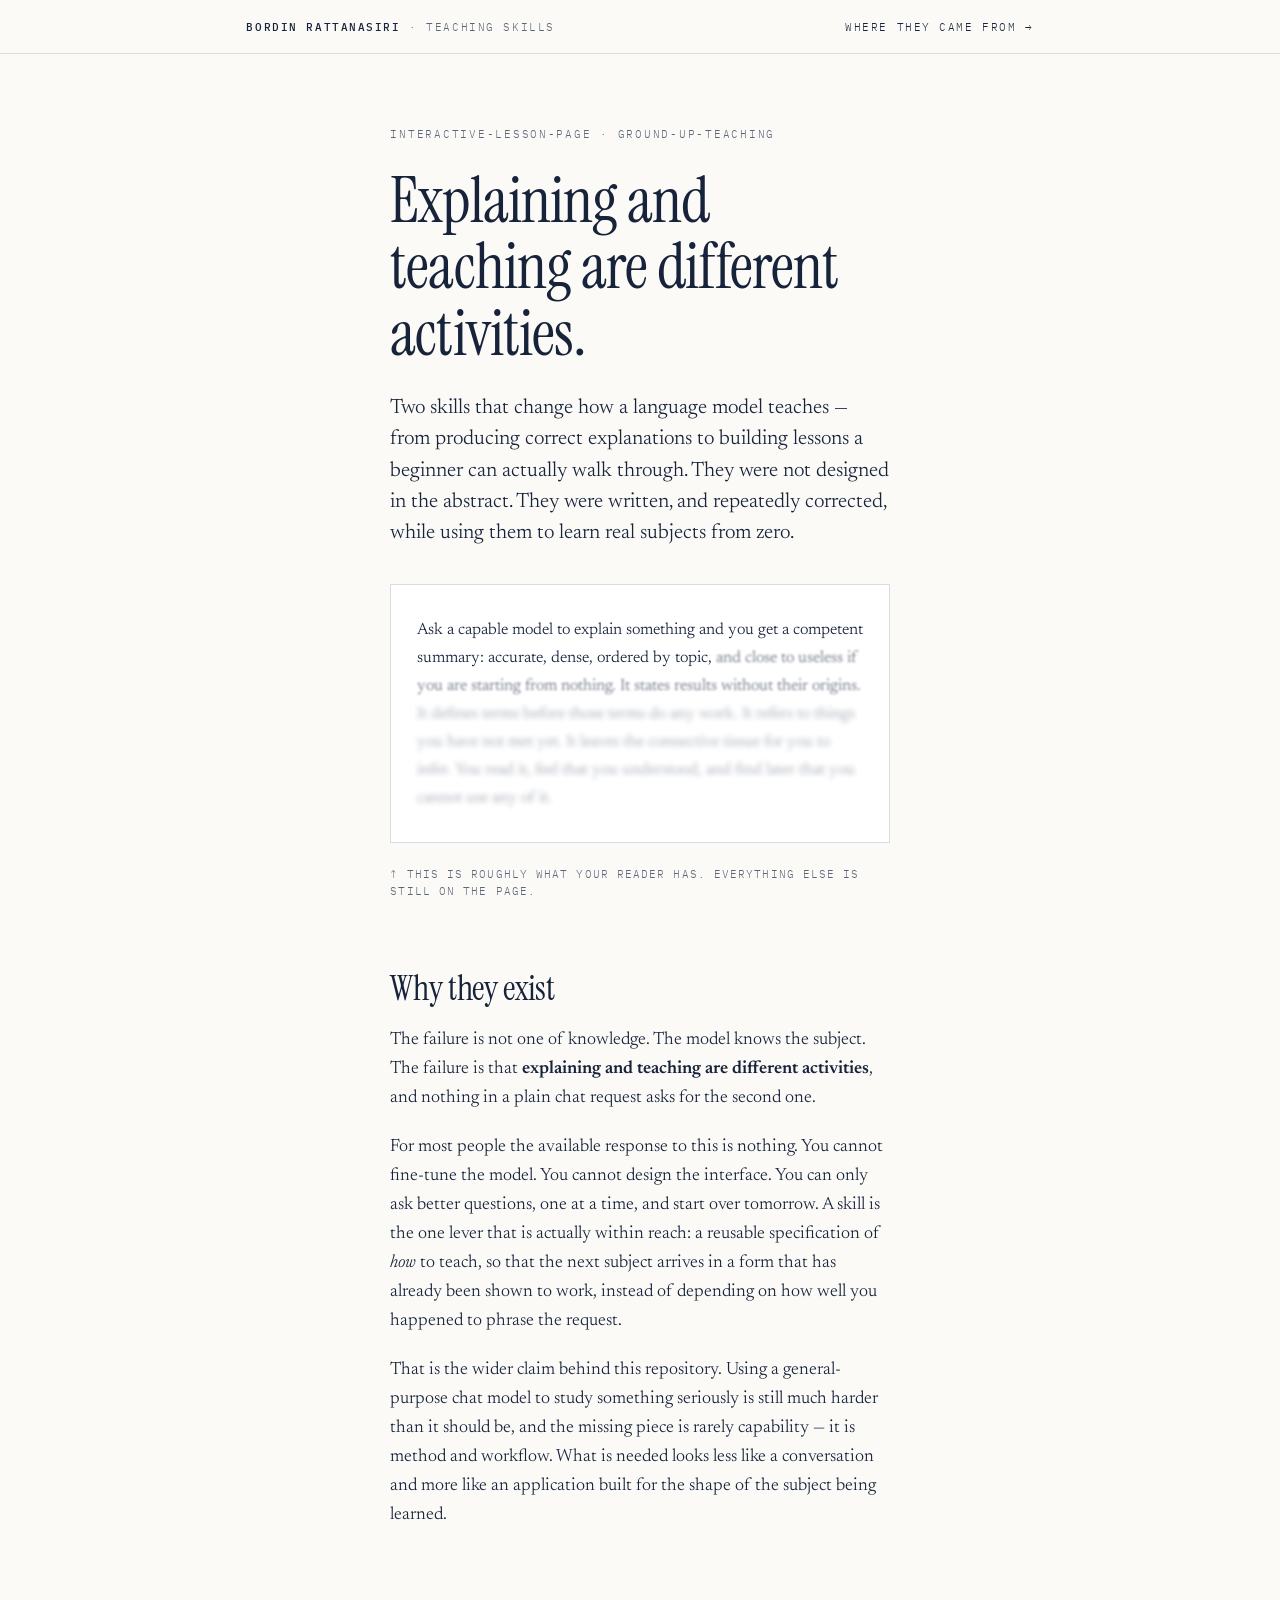
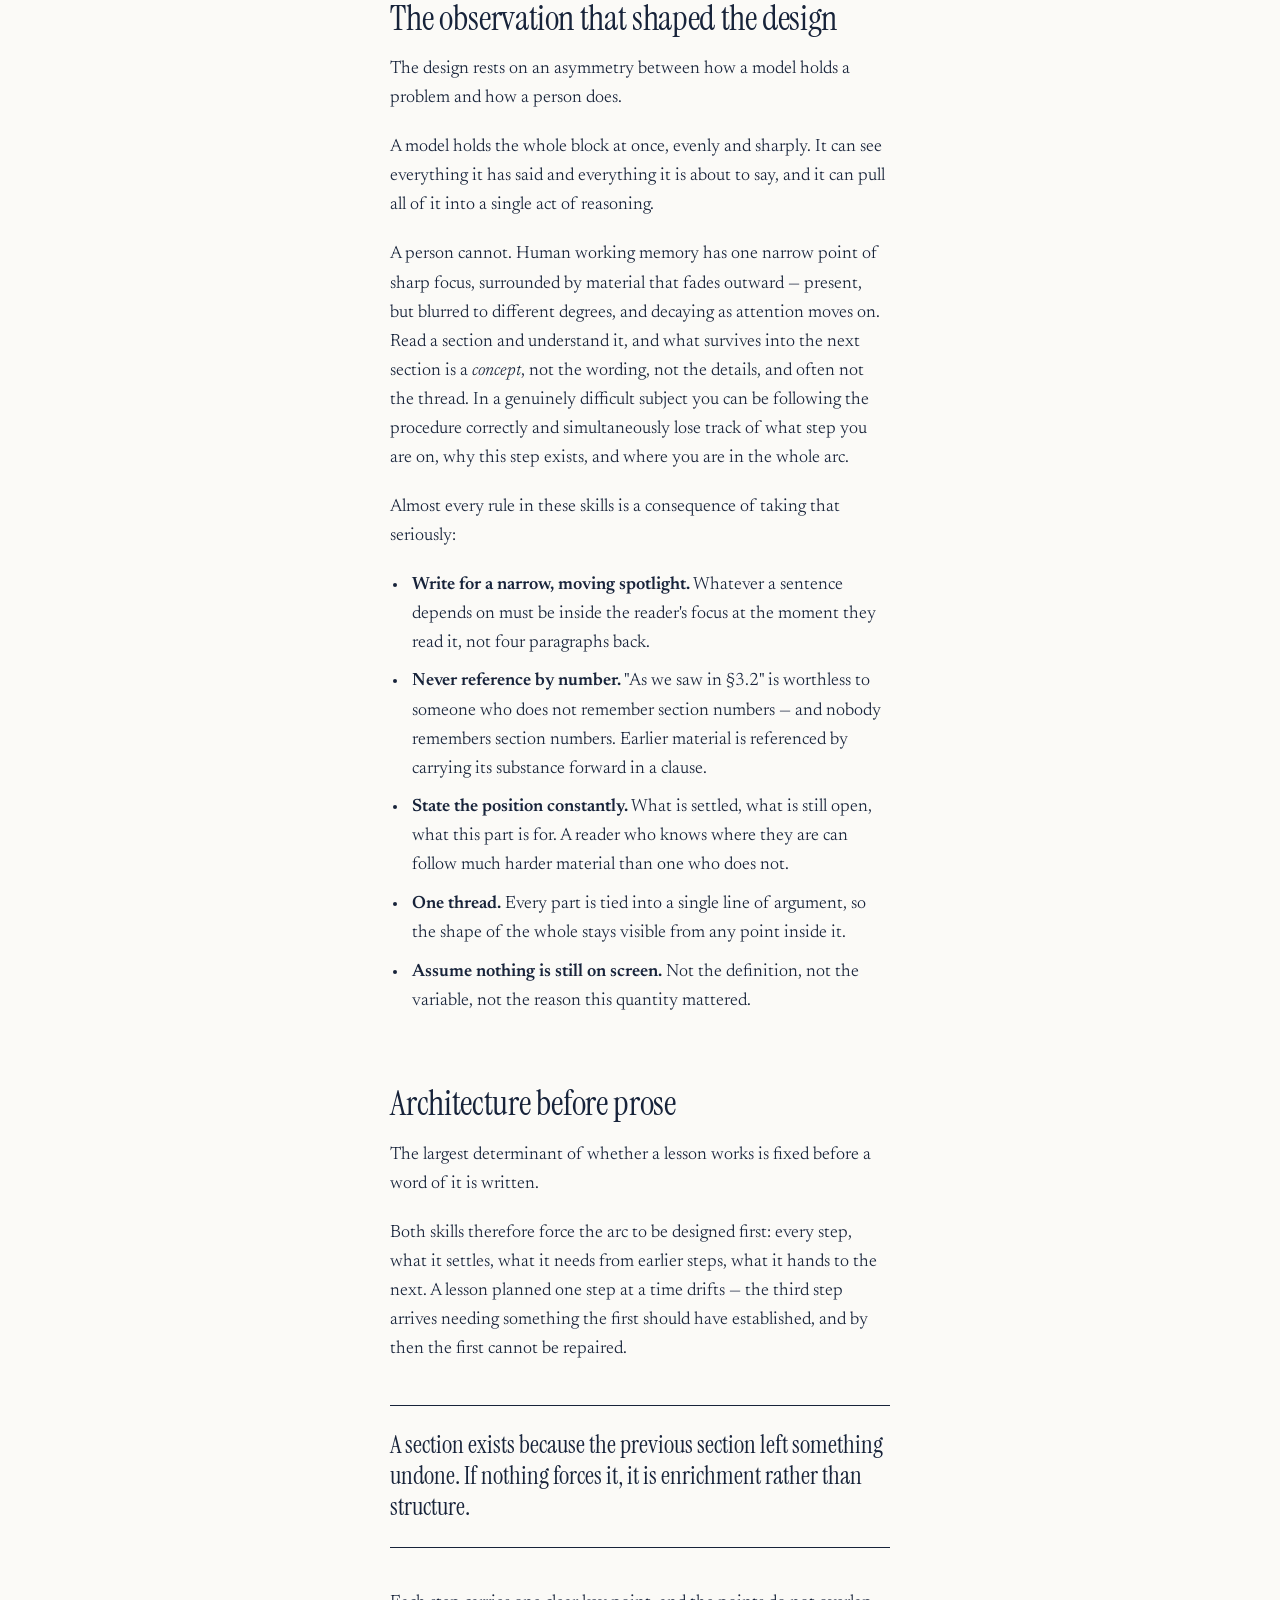
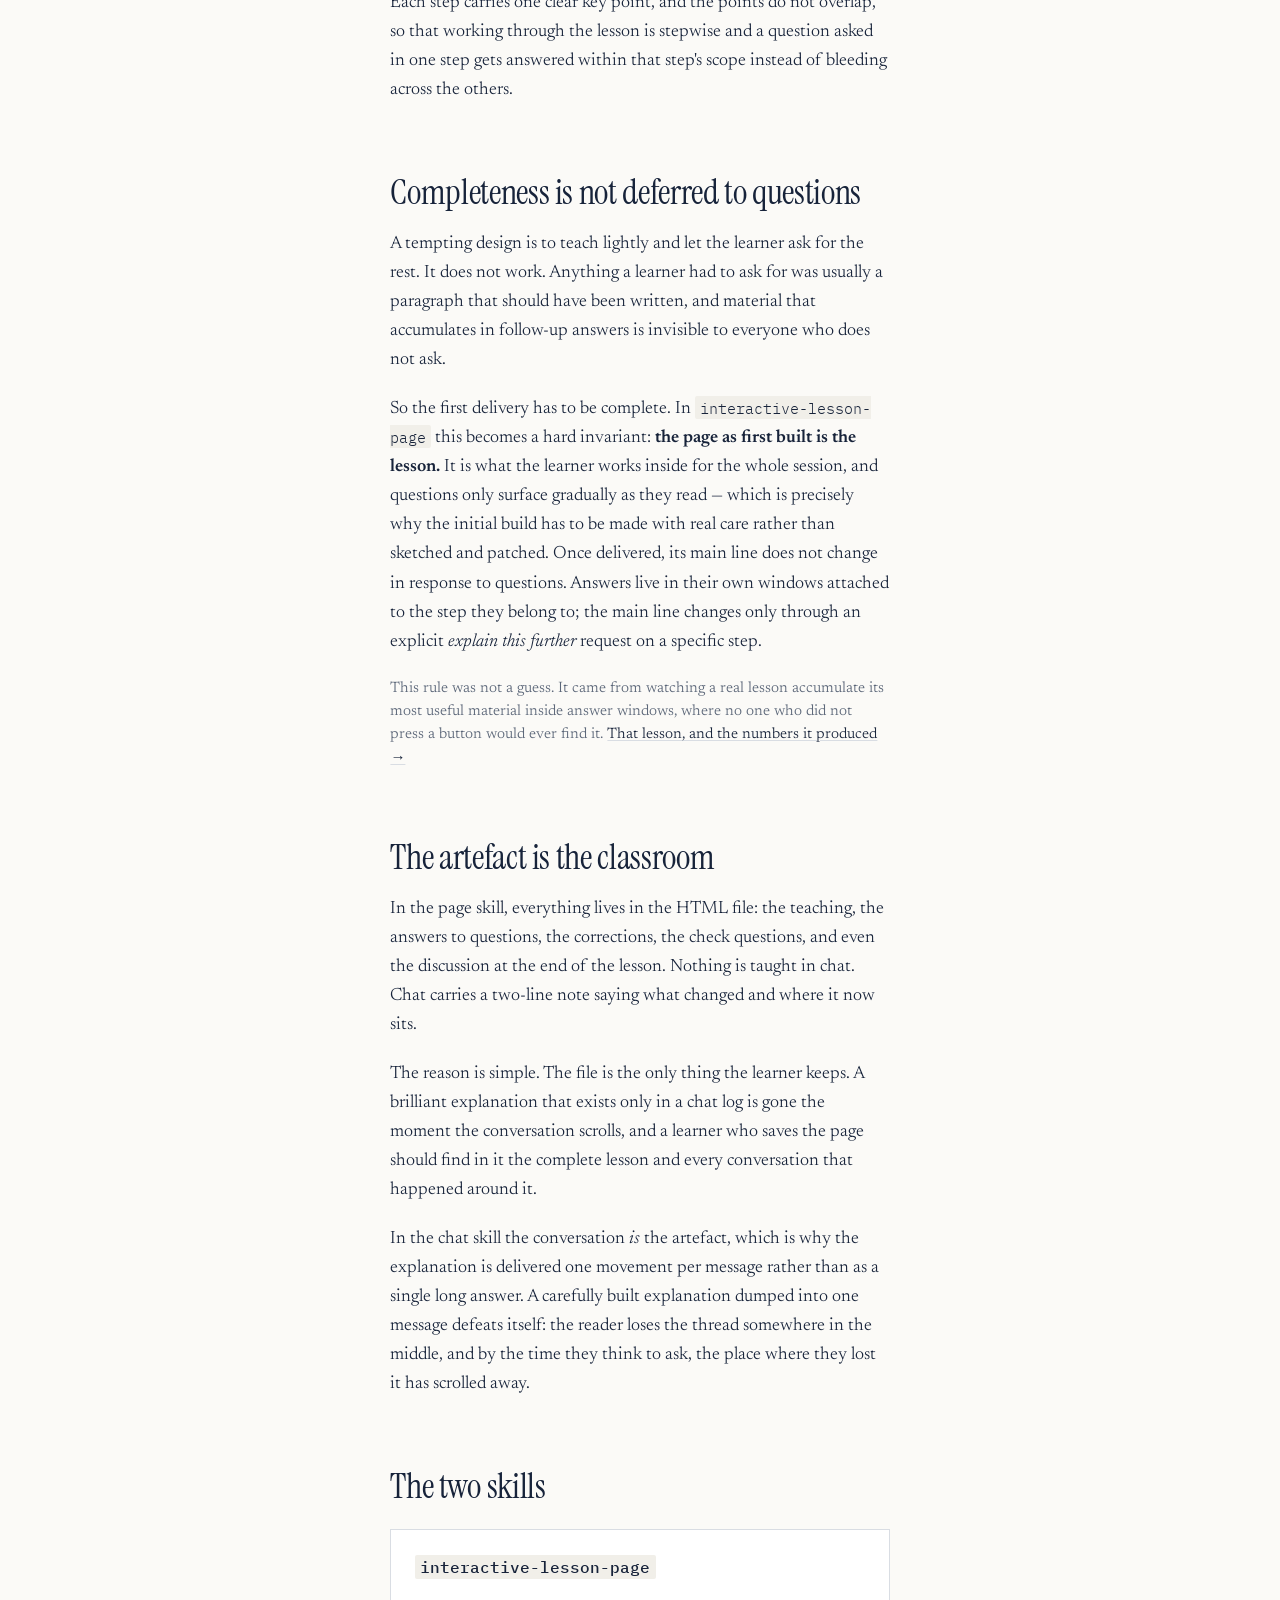
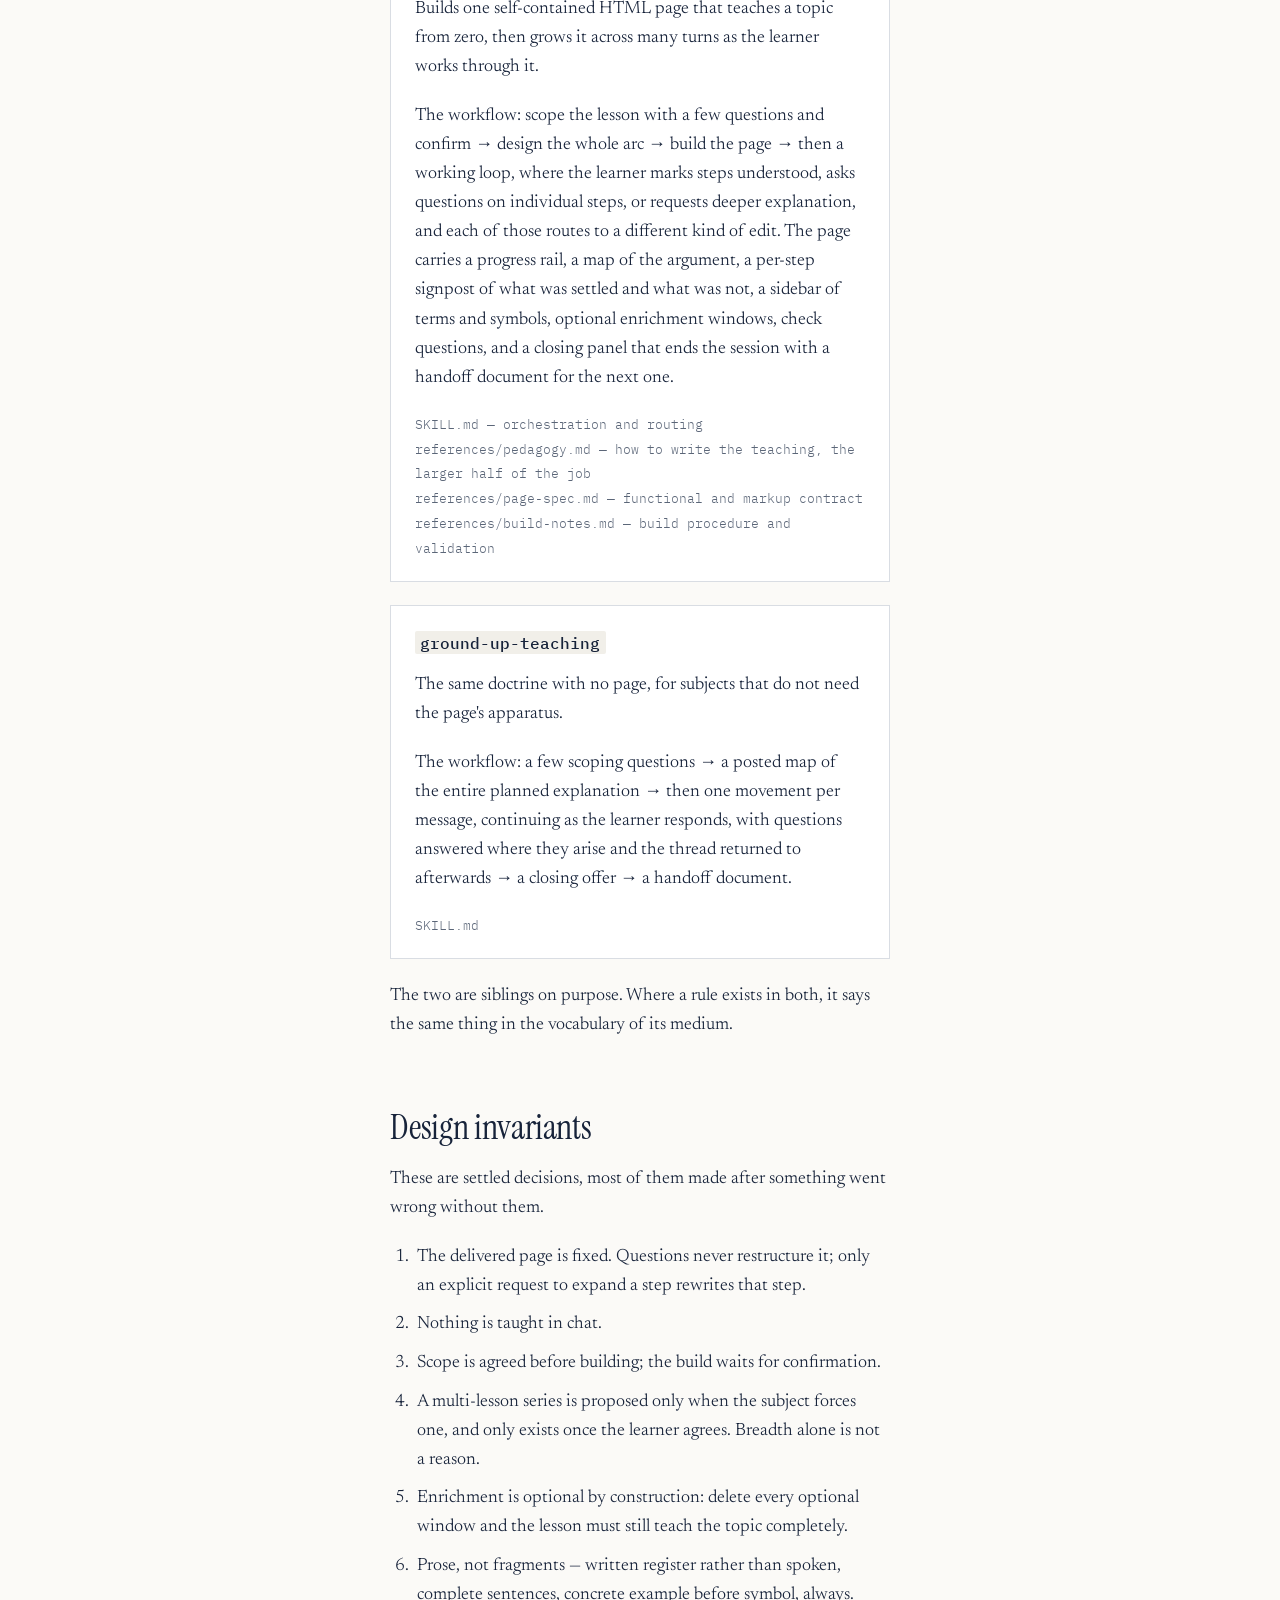
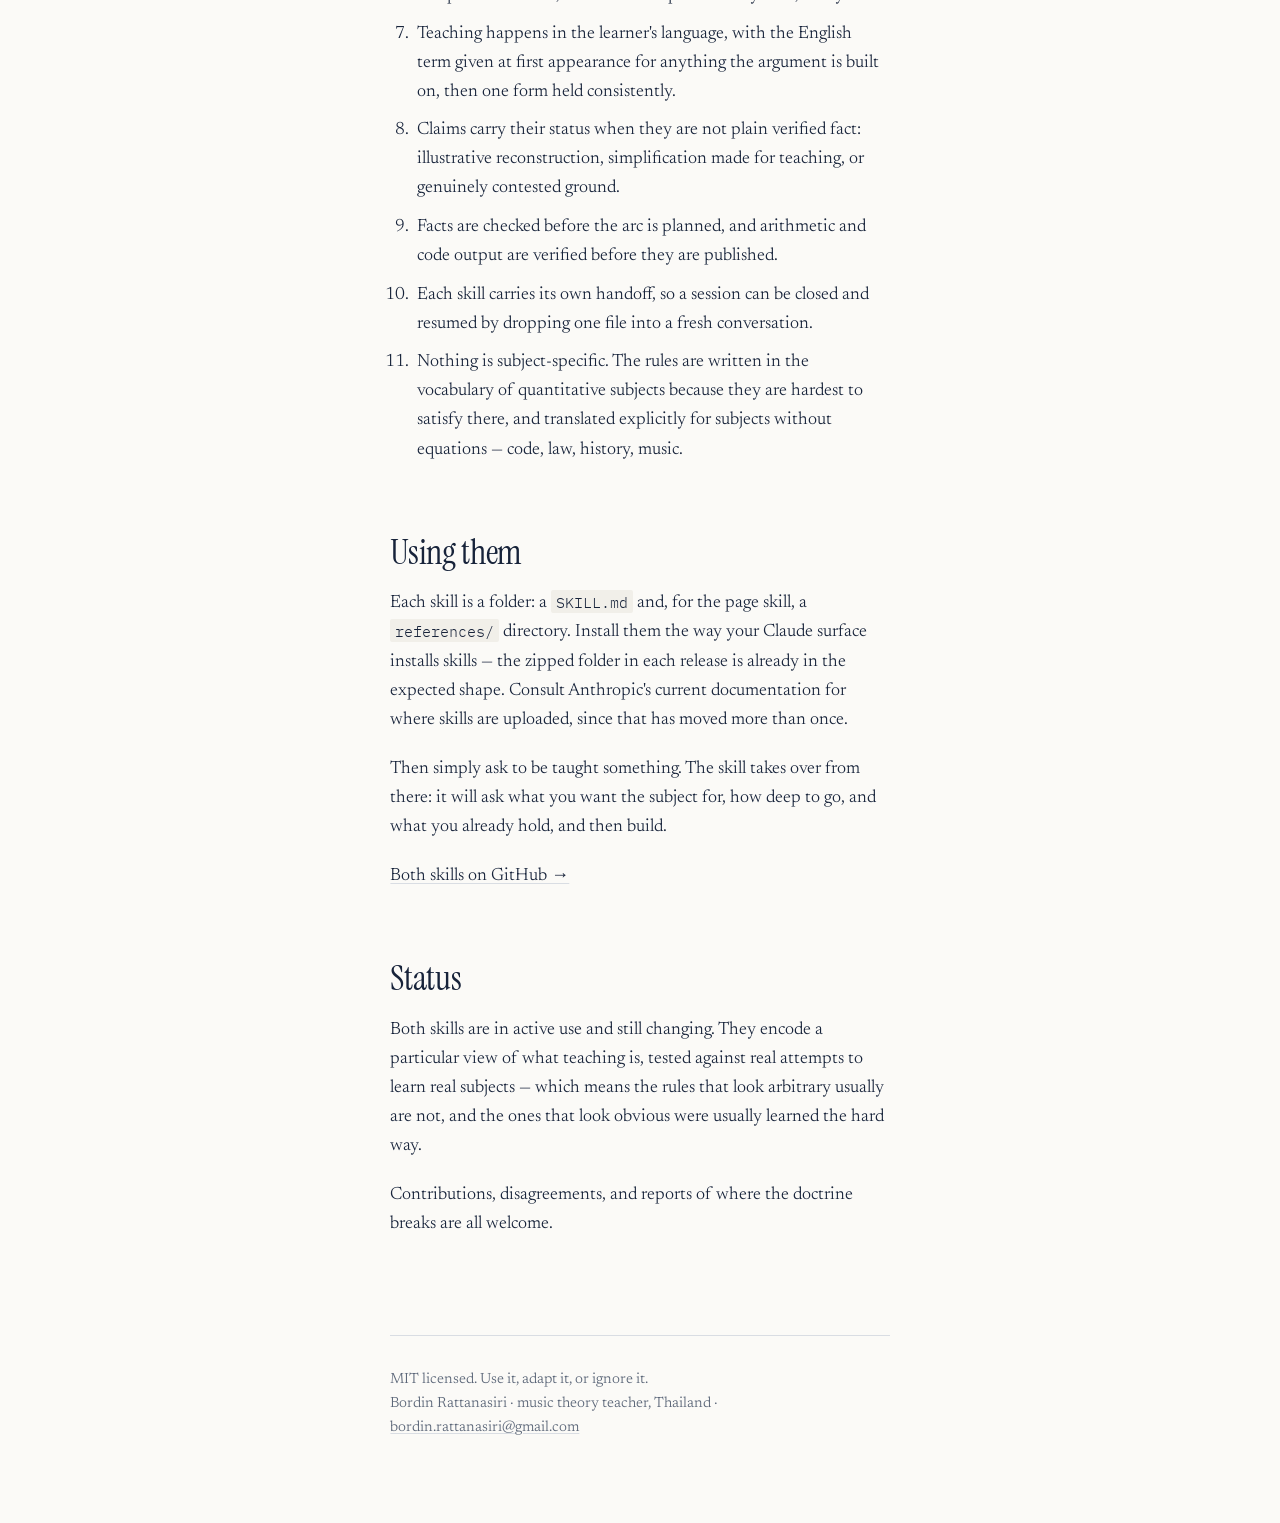
==== commit 8f322543: "Add files via upload" ====
--- a/index.html
+++ b/index.html
@@ -32,7 +32,7 @@
     <span>and close to useless if you are starting from nothing. It states results without their origins.</span>
     <span>It defines terms before those terms do any work. It refers to things you have not met yet.</span>
     <span>It leaves the connective tissue for you to infer. You read it, feel that you understood,</span>
-    <span>and find later that you cannot use <em>any of it</em>.</span>
+    <span>and find later that you cannot use <em style="font-style:normal">any of it</em>.</span>
   </div>
   <p class="sp-caption">↑ This is roughly what your reader has. Everything else is still on the page.</p>
 
@@ -230,7 +230,7 @@
   var spans = sp.querySelectorAll('span');
   if(!spans.length) return;
   if(window.matchMedia && window.matchMedia('(prefers-reduced-motion: reduce)').matches) return;
-  var i = 0, timer = null;
+  var i = 0, timer = null, finished = false;
   function light(n){
     spans.forEach(function(s,k){
       s.classList.remove('lit','near');
@@ -238,8 +238,18 @@
       else if(Math.abs(k - n) === 1) s.classList.add('near');
     });
   }
-  function advance(){ light(i); i = (i + 1) % spans.length; }
-  function start(){ if(!timer){ advance(); timer = setInterval(advance, 2600); } }
+  function finish(){
+    finished = true;
+    stop();
+    sp.classList.add('done');
+    spans.forEach(function(s){ s.classList.remove('lit','near'); });
+  }
+  function advance(){
+    if(i >= spans.length){ finish(); return; }
+    light(i);
+    i++;
+  }
+  function start(){ if(!timer && !finished){ advance(); timer = setInterval(advance, 2600); } }
   function stop(){ clearInterval(timer); timer = null; }
   start();
   sp.addEventListener('mousemove', function(e){
@@ -247,10 +257,13 @@
     spans.forEach(function(s,k){
       var r = s.getBoundingClientRect();
       var inside = e.clientY >= r.top && e.clientY <= r.bottom && e.clientX >= r.left && e.clientX <= r.right;
-      if(inside){ i = k; light(k); }
+      if(inside){ light(k); }
     });
   });
-  sp.addEventListener('mouseleave', start);
+  sp.addEventListener('mouseleave', function(){
+    if(finished){ spans.forEach(function(s){ s.classList.remove('lit','near'); }); }
+    else { start(); }
+  });
   document.addEventListener('visibilitychange', function(){
     if(document.hidden) stop(); else start();
   });
--- a/style.css
+++ b/style.css
@@ -133,6 +133,8 @@
 }
 .spotlight span.near{filter:blur(1.1px);opacity:.66}
 .spotlight span.lit{filter:none;opacity:1}
+.spotlight.done span{filter:none;opacity:1}
+.spotlight.done span em{background:var(--mark-soft)}
 .spotlight span.lit em{font-style:normal;background:var(--mark-soft)}
 .sp-caption{
   font-family:'IBM Plex Mono',ui-monospace,monospace;
